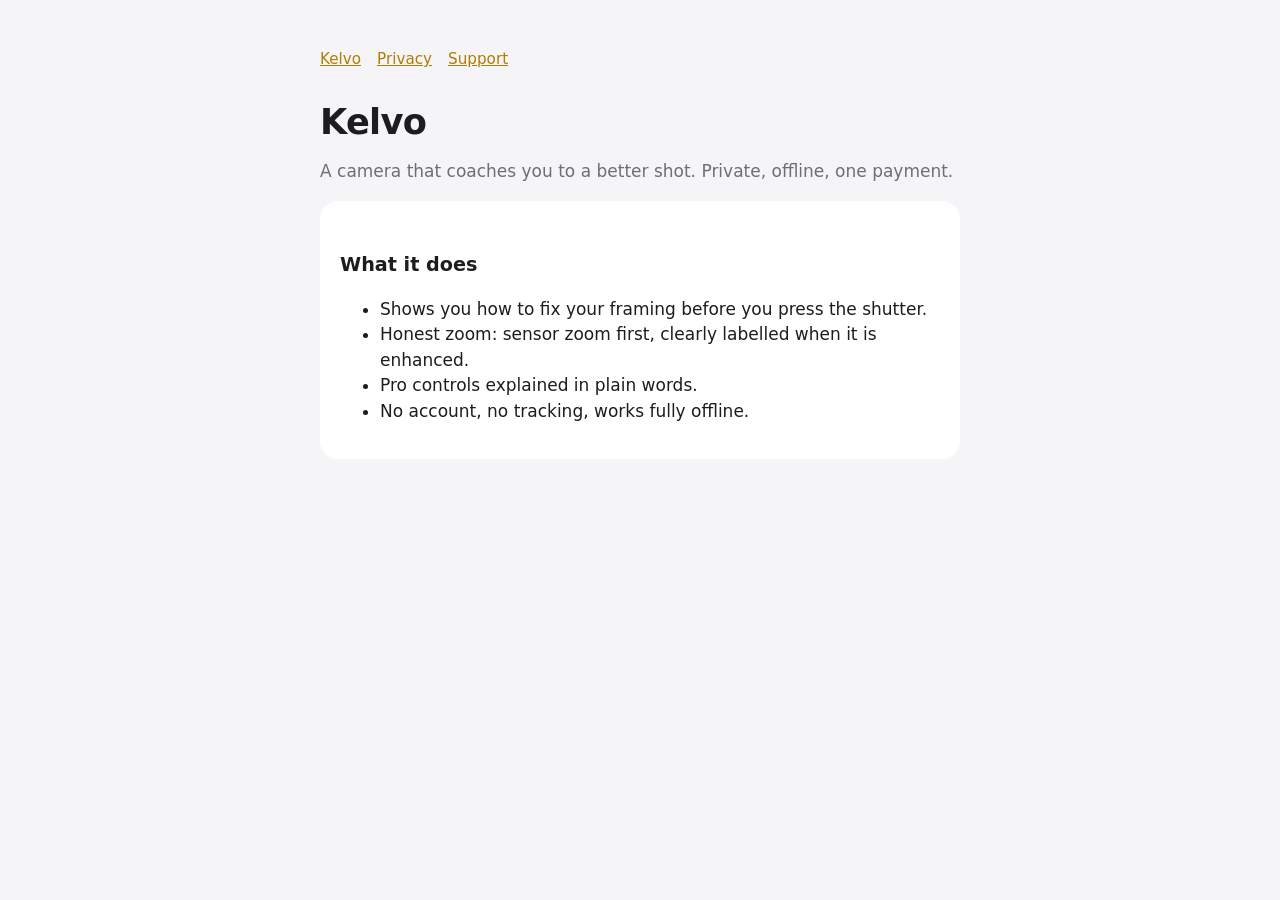
==== index.html @ 8fc8ec06 "Add privacy policy and support pages Co-Authored-By: Claude Sonnet 5.5 <noreply@anthropic.com> Claud" ====
<!doctype html><html lang="en"><head><meta charset="utf-8"><meta name="viewport" content="width=device-width,initial-scale=1">
<title>Kelvo</title><link rel="stylesheet" href="style.css"></head><body><main>
<nav><a href="index.html">Kelvo</a><a href="privacy.html">Privacy</a><a href="support.html">Support</a></nav>
<h1>Kelvo</h1><p class="sub">A camera that coaches you to a better shot. Private, offline, one payment.</p>
<div class="card"><h2>What it does</h2><ul><li>Shows you how to fix your framing before you press the shutter.</li><li>Honest zoom: sensor zoom first, clearly labelled when it is enhanced.</li><li>Pro controls explained in plain words.</li><li>No account, no tracking, works fully offline.</li></ul></div>
</main></body></html>
---- style.css ----
:root{--bg:#f5f5f7;--fg:#1d1d1f;--sub:#6e6e73;--card:#fff;--accent:#b07d00}
@media(prefers-color-scheme:dark){:root{--bg:#000;--fg:#f5f5f7;--sub:#a1a1a6;--card:#1c1c1e;--accent:#ffcc40}}
*{box-sizing:border-box}body{margin:0;background:var(--bg);color:var(--fg);font:17px/1.5 -apple-system,BlinkMacSystemFont,"SF Pro Text",system-ui,sans-serif}
main{max-width:680px;margin:0 auto;padding:48px 20px 80px}h1{font-size:2.2rem;line-height:1.1;margin:0 0 8px;letter-spacing:-.02em}
h2{font-size:1.2rem;margin:32px 0 8px}p,li{color:var(--fg)}.sub{color:var(--sub)}a{color:var(--accent)}
.card{background:var(--card);border-radius:18px;padding:18px 20px;margin:16px 0}nav{display:flex;gap:16px;margin-bottom:32px;font-size:.95rem}
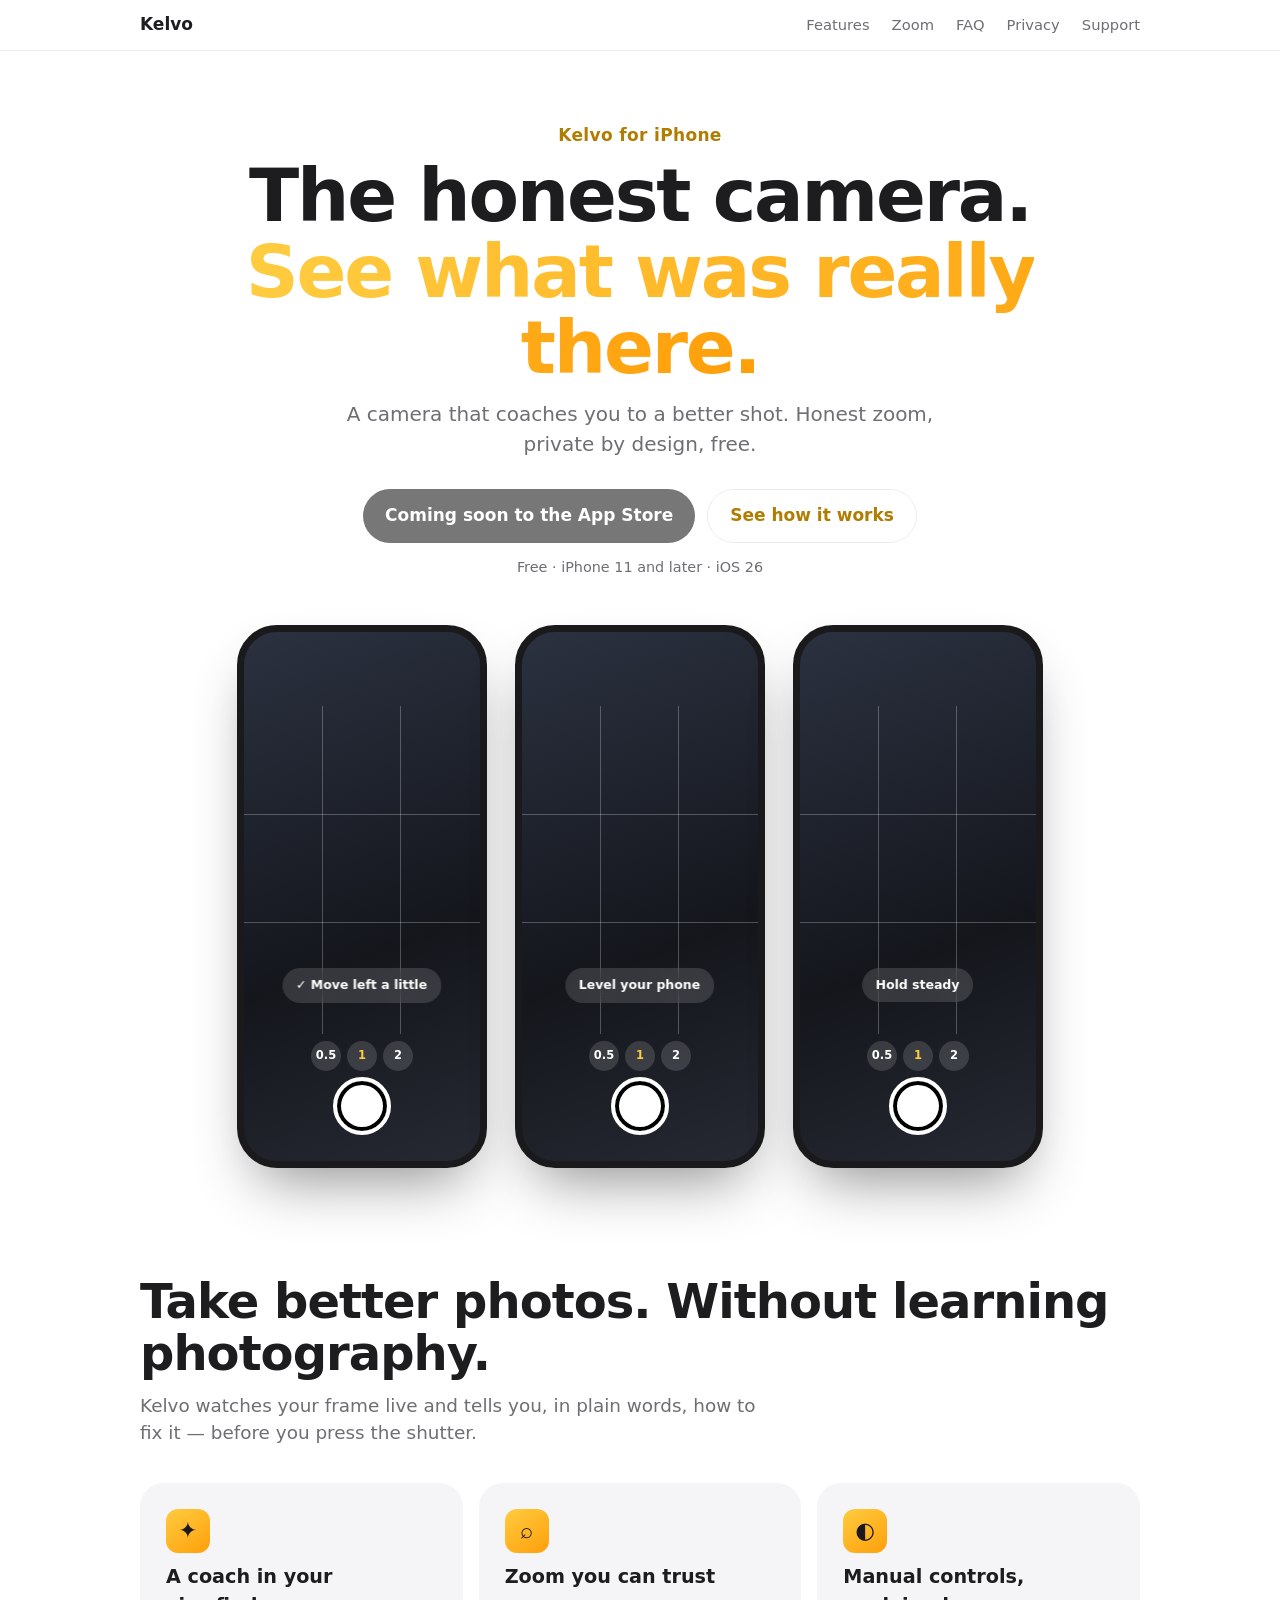
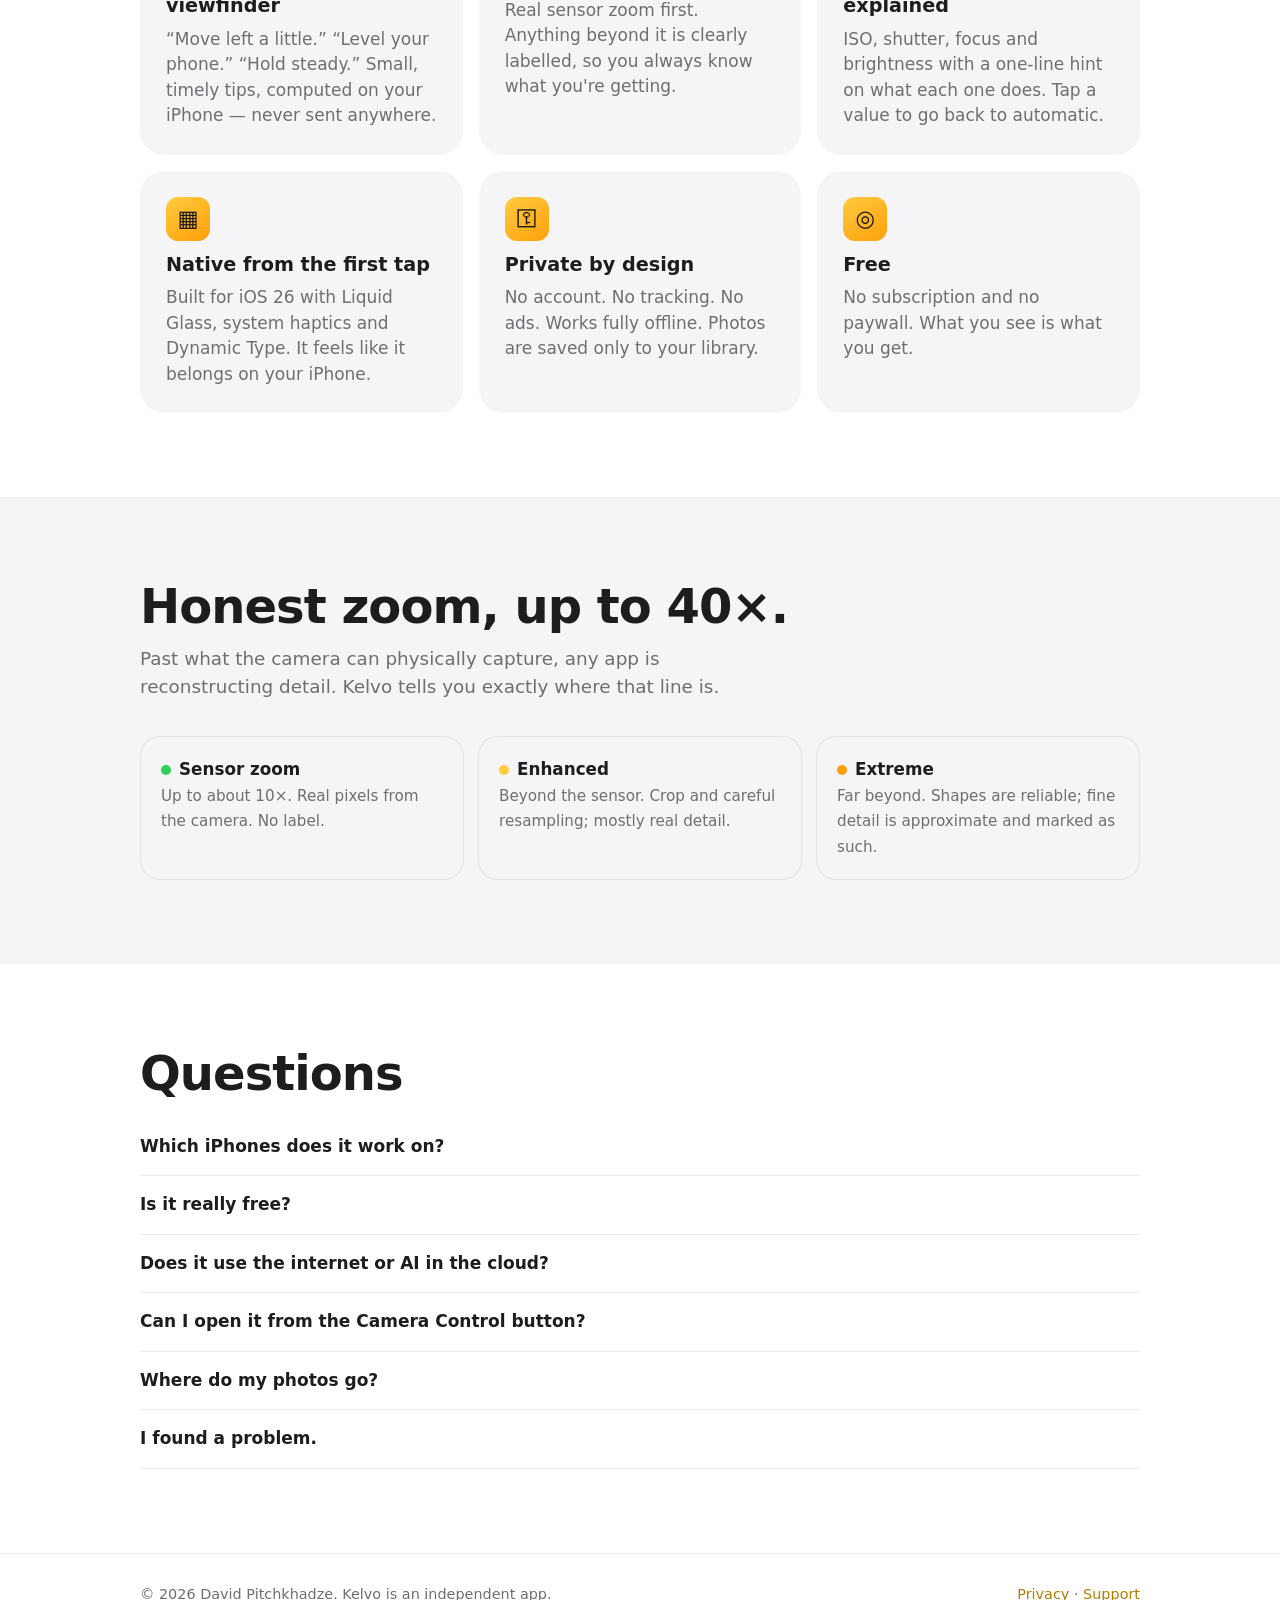
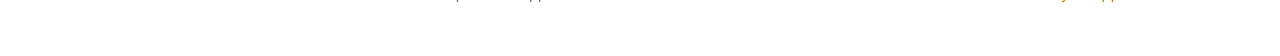
==== commit 296238ae: "Full landing page, privacy and support Co-Authored-By: Claude Sonnet 5.5 <noreply@anthropic.com> Cla" ====
--- a/index.html
+++ b/index.html
@@ -1,6 +1,79 @@
 <!doctype html><html lang="en"><head><meta charset="utf-8"><meta name="viewport" content="width=device-width,initial-scale=1">
-<title>Kelvo</title><link rel="stylesheet" href="style.css"></head><body><main>
-<nav><a href="index.html">Kelvo</a><a href="privacy.html">Privacy</a><a href="support.html">Support</a></nav>
-<h1>Kelvo</h1><p class="sub">A camera that coaches you to a better shot. Private, offline, one payment.</p>
-<div class="card"><h2>What it does</h2><ul><li>Shows you how to fix your framing before you press the shutter.</li><li>Honest zoom: sensor zoom first, clearly labelled when it is enhanced.</li><li>Pro controls explained in plain words.</li><li>No account, no tracking, works fully offline.</li></ul></div>
-</main></body></html>
+<title>Kelvo — The honest camera</title><meta name="description" content="A camera that coaches you to a better shot. Honest zoom, private by design, free.">
+<meta name="theme-color" content="#000000"><meta property="og:title" content="Kelvo — The honest camera"><meta property="og:description" content="A camera that coaches you to a better shot. Honest zoom, private by design, free.">
+<style>
+:root{--bg:#fff;--fg:#1d1d1f;--sub:#6e6e73;--card:#f5f5f7;--line:rgba(0,0,0,.08);--accent:#b07d00;--amber:#ffcc40}
+@media(prefers-color-scheme:dark){:root{--bg:#000;--fg:#f5f5f7;--sub:#a1a1a6;--card:#1c1c1e;--line:rgba(255,255,255,.1);--accent:#ffcc40}}
+*{box-sizing:border-box}html{scroll-behavior:smooth}body{margin:0;overflow-x:hidden;background:var(--bg);color:var(--fg);font:17px/1.5 -apple-system,BlinkMacSystemFont,"SF Pro Text",system-ui,sans-serif;-webkit-font-smoothing:antialiased}
+a{color:var(--accent);text-decoration:none}a:hover{text-decoration:underline}
+nav{position:sticky;top:0;z-index:10;backdrop-filter:saturate(180%) blur(20px);-webkit-backdrop-filter:saturate(180%) blur(20px);background:color-mix(in srgb,var(--bg) 72%,transparent);border-bottom:1px solid var(--line)}
+nav .in{max-width:1040px;margin:0 auto;padding:12px 20px;display:flex;align-items:center;justify-content:space-between}
+nav b{font-weight:600;color:var(--fg)}nav .links{display:flex;gap:22px;font-size:.92rem}nav .links a{color:var(--sub)}
+.wrap{max-width:1040px;margin:0 auto;padding:0 20px}
+.hero{text-align:center;padding:72px 0 24px}
+.eyebrow{color:var(--accent);font-weight:600;letter-spacing:.02em}
+h1{font-size:clamp(2rem,8.2vw,4.6rem);line-height:1.03;letter-spacing:-.03em;margin:10px 0 14px;font-weight:700}
+h1 em{font-style:normal;background:linear-gradient(90deg,#ffcc40,#ff9f0a);-webkit-background-clip:text;background-clip:text;color:transparent}
+.lead{max-width:640px;margin:0 auto;color:var(--sub);font-size:1.25rem}
+.cta{margin:30px 0 8px;display:flex;gap:12px;justify-content:center;flex-wrap:wrap}
+.btn{display:inline-flex;align-items:center;gap:8px;padding:13px 22px;border-radius:980px;font-weight:600;background:var(--fg);color:var(--bg)}
+.btn.ghost{background:transparent;color:var(--accent);border:1px solid var(--line)}.btn:hover{text-decoration:none;opacity:.88}
+.note{color:var(--sub);font-size:.9rem}
+.phones{display:flex;gap:28px;justify-content:center;align-items:flex-end;margin:46px 0 0;flex-wrap:wrap}
+.phone{width:250px;aspect-ratio:1320/2868;border-radius:40px;border:7px solid #1a1a1c;background:#000;position:relative;overflow:hidden;box-shadow:0 30px 60px -20px rgba(0,0,0,.45)}
+.phone img{width:100%;height:100%;object-fit:cover;display:block}
+.phone.mock{background:linear-gradient(160deg,#2b3140,#14161c 60%,#262932)}
+.phone.mock .grid{position:absolute;inset:14% 0 24% 0;background:linear-gradient(transparent 33%,rgba(255,255,255,.25) 33%,rgba(255,255,255,.25) calc(33% + 1px),transparent calc(33% + 1px),transparent 66%,rgba(255,255,255,.25) 66%,rgba(255,255,255,.25) calc(66% + 1px),transparent calc(66% + 1px)),linear-gradient(90deg,transparent 33%,rgba(255,255,255,.25) 33%,rgba(255,255,255,.25) calc(33% + 1px),transparent calc(33% + 1px),transparent 66%,rgba(255,255,255,.25) 66%,rgba(255,255,255,.25) calc(66% + 1px),transparent calc(66% + 1px))}
+.phone.mock .pill{position:absolute;left:50%;transform:translateX(-50%);bottom:30%;padding:8px 14px;border-radius:99px;background:rgba(255,255,255,.14);backdrop-filter:blur(12px);color:#fff;font-size:.78rem;font-weight:600;white-space:nowrap}
+.phone.mock .shutter{position:absolute;left:50%;transform:translateX(-50%);bottom:5%;width:58px;height:58px;border-radius:50%;border:4px solid #fff;box-shadow:inset 0 0 0 4px #000,inset 0 0 0 40px #fff}
+.phone.mock .zoom{position:absolute;left:50%;transform:translateX(-50%);bottom:17%;display:flex;gap:6px;color:#fff;font-size:.72rem;font-weight:600}
+.phone.mock .zoom span{width:30px;height:30px;border-radius:50%;background:rgba(255,255,255,.14);display:grid;place-items:center}.phone.mock .zoom span.on{color:#ffcc40}
+section{padding:84px 0}section h2{font-size:clamp(1.9rem,4.4vw,3rem);letter-spacing:-.02em;line-height:1.08;margin:0 0 12px}
+section .lead2{color:var(--sub);font-size:1.15rem;max-width:620px;margin:0 0 36px}
+.cards{display:grid;grid-template-columns:repeat(auto-fit,minmax(260px,1fr));gap:16px}
+.card{background:var(--card);border-radius:24px;padding:26px}.card h3{margin:10px 0 6px;font-size:1.2rem}.card p{margin:0;color:var(--sub)}
+.ico{width:44px;height:44px;border-radius:12px;display:grid;place-items:center;font-size:1.4rem;background:linear-gradient(145deg,#ffcc40,#ff9f0a);color:#1a1a1c}
+.zones{display:grid;grid-template-columns:repeat(auto-fit,minmax(220px,1fr));gap:14px}
+.zone{border-radius:20px;padding:20px;background:var(--card);border:1px solid var(--line)}.zone b{display:block;font-size:1.05rem}.zone span{color:var(--sub);font-size:.95rem}
+.dot{display:inline-block;width:10px;height:10px;border-radius:50%;margin-right:8px}
+details{border-bottom:1px solid var(--line);padding:16px 0}summary{cursor:pointer;font-weight:600;list-style:none}summary::-webkit-details-marker{display:none}details p{color:var(--sub);margin:10px 0 0}
+footer{border-top:1px solid var(--line);padding:30px 0 50px;color:var(--sub);font-size:.9rem}footer .wrap{display:flex;gap:18px;flex-wrap:wrap;justify-content:space-between}
+.phone{max-width:30vw}@media(max-width:620px){nav .links a:not(:nth-last-child(-n+2)){display:none}.phones{gap:10px}.phone{border-width:4px;border-radius:24px}.hero{padding-top:48px}}.doc{max-width:700px;margin:0 auto;padding:56px 20px 80px}.doc h1{font-size:2.4rem}.doc h2{margin-top:34px;font-size:1.3rem}.doc li,.doc p{color:var(--fg)}.doc .sub{color:var(--sub)}
+</style></head><body>
+<nav><div class="in"><b>Kelvo</b><div class="links"><a href="index.html#features">Features</a><a href="index.html#zoom">Zoom</a><a href="index.html#faq">FAQ</a><a href="privacy.html">Privacy</a><a href="support.html">Support</a></div></div></nav>
+
+<main><div class="wrap hero"><div class="eyebrow">Kelvo for iPhone</div>
+<h1>The honest camera.<br><em>See what was really there.</em></h1>
+<p class="lead">A camera that coaches you to a better shot. Honest zoom, private by design, free.</p>
+<div class="cta"><span class="btn" style="opacity:.6;cursor:default">Coming soon to the App Store</span><a class="btn ghost" href="#features">See how it works</a></div>
+<p class="note">Free · iPhone 11 and later · iOS 26</p>
+<div class="phones"><div class="phone mock"><div class="grid"></div><div class="pill">✓ Move left a little</div><div class="zoom"><span class="">0.5</span><span class="on">1</span><span class="">2</span></div><div class="shutter"></div></div><div class="phone mock"><div class="grid"></div><div class="pill">Level your phone</div><div class="zoom"><span class="">0.5</span><span class="on">1</span><span class="">2</span></div><div class="shutter"></div></div><div class="phone mock"><div class="grid"></div><div class="pill">Hold steady</div><div class="zoom"><span class="">0.5</span><span class="on">1</span><span class="">2</span></div><div class="shutter"></div></div></div></div>
+
+<section id="features"><div class="wrap"><h2>Take better photos. Without learning photography.</h2>
+<p class="lead2">Kelvo watches your frame live and tells you, in plain words, how to fix it — before you press the shutter.</p>
+<div class="cards">
+<div class="card"><div class="ico">✦</div><h3>A coach in your viewfinder</h3><p>“Move left a little.” “Level your phone.” “Hold steady.” Small, timely tips, computed on your iPhone — never sent anywhere.</p></div>
+<div class="card"><div class="ico">⌕</div><h3>Zoom you can trust</h3><p>Real sensor zoom first. Anything beyond it is clearly labelled, so you always know what you're getting.</p></div>
+<div class="card"><div class="ico">◐</div><h3>Manual controls, explained</h3><p>ISO, shutter, focus and brightness with a one-line hint on what each one does. Tap a value to go back to automatic.</p></div>
+<div class="card"><div class="ico">▦</div><h3>Native from the first tap</h3><p>Built for iOS 26 with Liquid Glass, system haptics and Dynamic Type. It feels like it belongs on your iPhone.</p></div>
+<div class="card"><div class="ico">⚿</div><h3>Private by design</h3><p>No account. No tracking. No ads. Works fully offline. Photos are saved only to your library.</p></div>
+<div class="card"><div class="ico">◎</div><h3>Free</h3><p>No subscription and no paywall. What you see is what you get.</p></div>
+</div></div></section>
+
+<section id="zoom" style="background:var(--card)"><div class="wrap"><h2>Honest zoom, up to 40×.</h2>
+<p class="lead2">Past what the camera can physically capture, any app is reconstructing detail. Kelvo tells you exactly where that line is.</p>
+<div class="zones">
+<div class="zone"><b><span class="dot" style="background:#30d158"></span>Sensor zoom</b><span>Up to about 10×. Real pixels from the camera. No label.</span></div>
+<div class="zone"><b><span class="dot" style="background:#ffcc40"></span>Enhanced</b><span>Beyond the sensor. Crop and careful resampling; mostly real detail.</span></div>
+<div class="zone"><b><span class="dot" style="background:#ff9f0a"></span>Extreme</b><span>Far beyond. Shapes are reliable; fine detail is approximate and marked as such.</span></div>
+</div></div></section>
+
+<section id="faq"><div class="wrap"><h2>Questions</h2><div style="margin-top:18px">
+<details><summary>Which iPhones does it work on?</summary><p>iPhone 11 and later, running iOS 26. Zoom range and lens buttons adapt to your model.</p></details>
+<details><summary>Is it really free?</summary><p>Yes. There is no subscription and no paywall.</p></details>
+<details><summary>Does it use the internet or AI in the cloud?</summary><p>No. The coach runs on your iPhone using Apple's on-device frameworks. Kelvo works offline and collects no data.</p></details>
+<details><summary>Can I open it from the Camera Control button?</summary><p>On iPhone 16 and later: Settings → Camera → Camera Control, then choose Kelvo (when available).</p></details>
+<details><summary>Where do my photos go?</summary><p>Straight to your Photos library. Kelvo can only add photos; it cannot read your existing ones.</p></details>
+<details><summary>I found a problem.</summary><p>Please <a href="support.html">contact support</a>. We read every message.</p></details>
+</div></div></section></main>
+<footer><div class="wrap"><span>© 2026 David Pitchkhadze. Kelvo is an independent app.</span><span><a href="privacy.html">Privacy</a> · <a href="support.html">Support</a></span></div></footer></body></html>
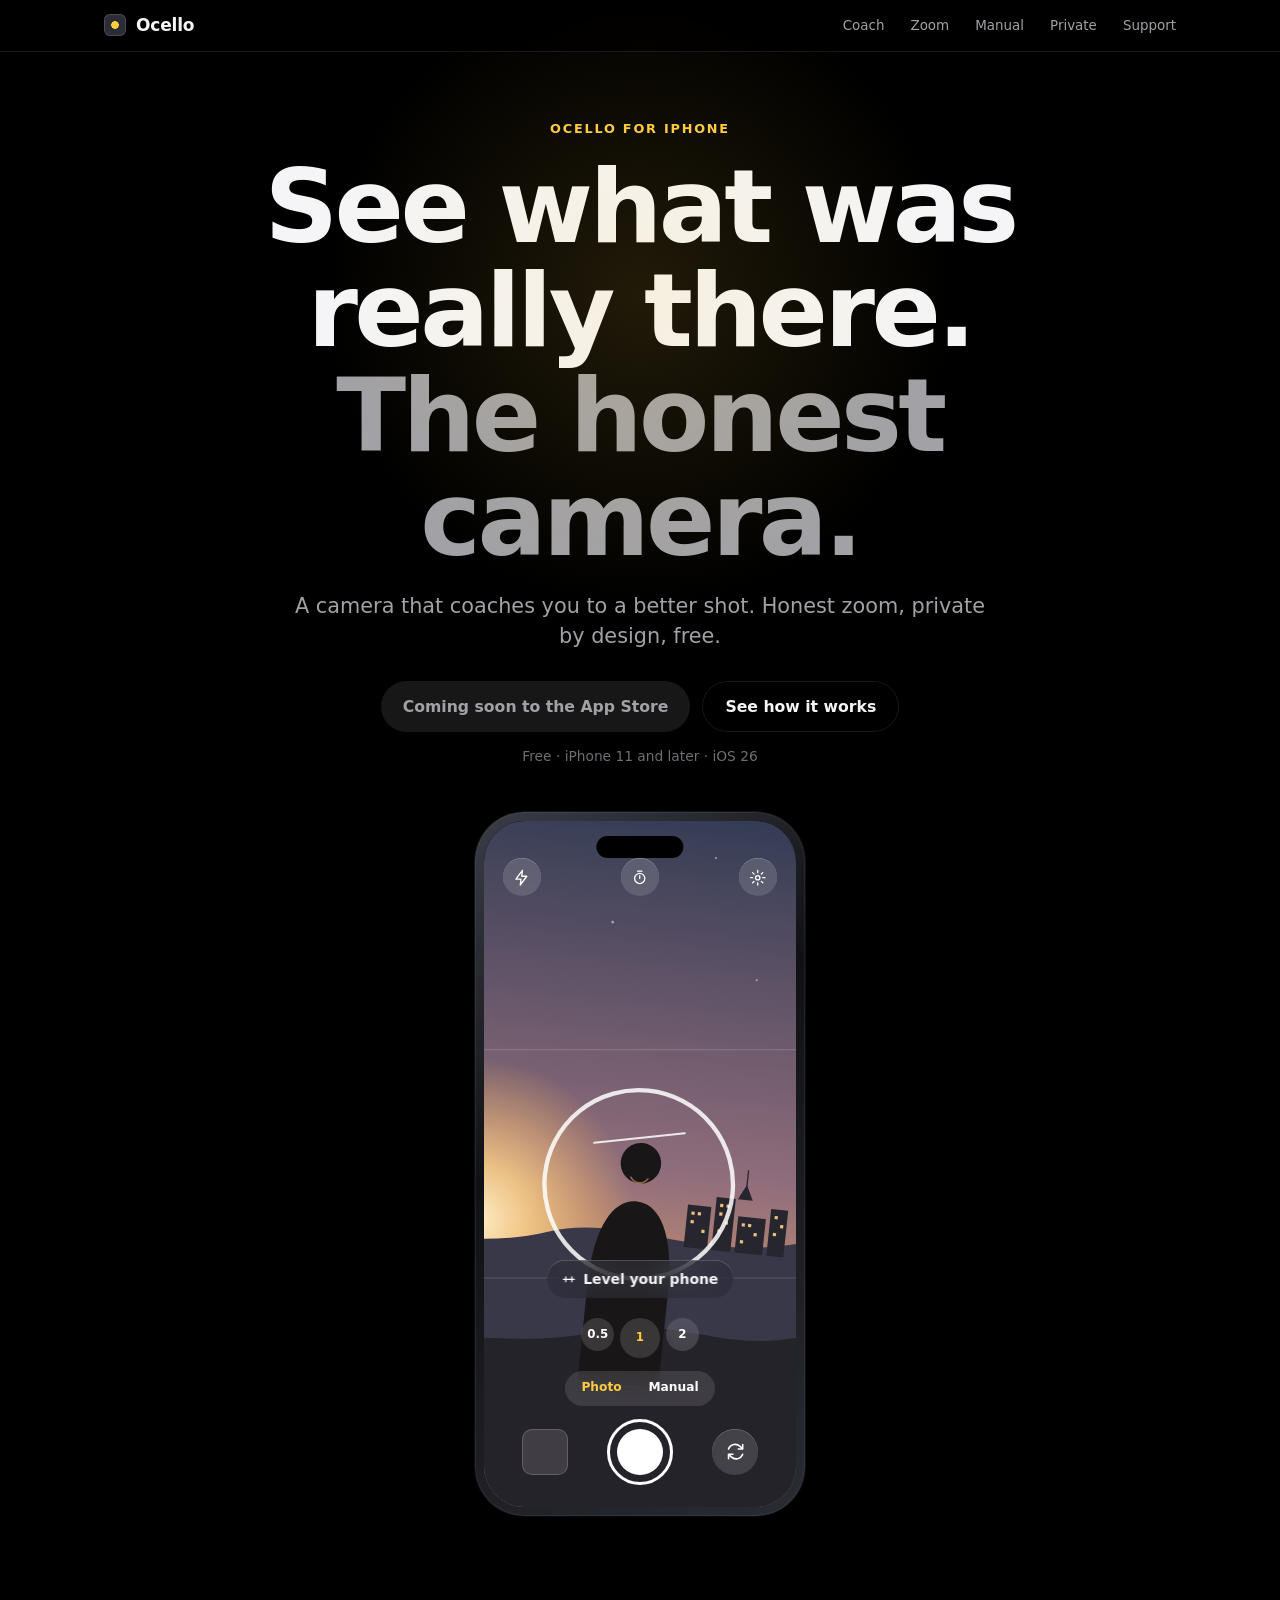
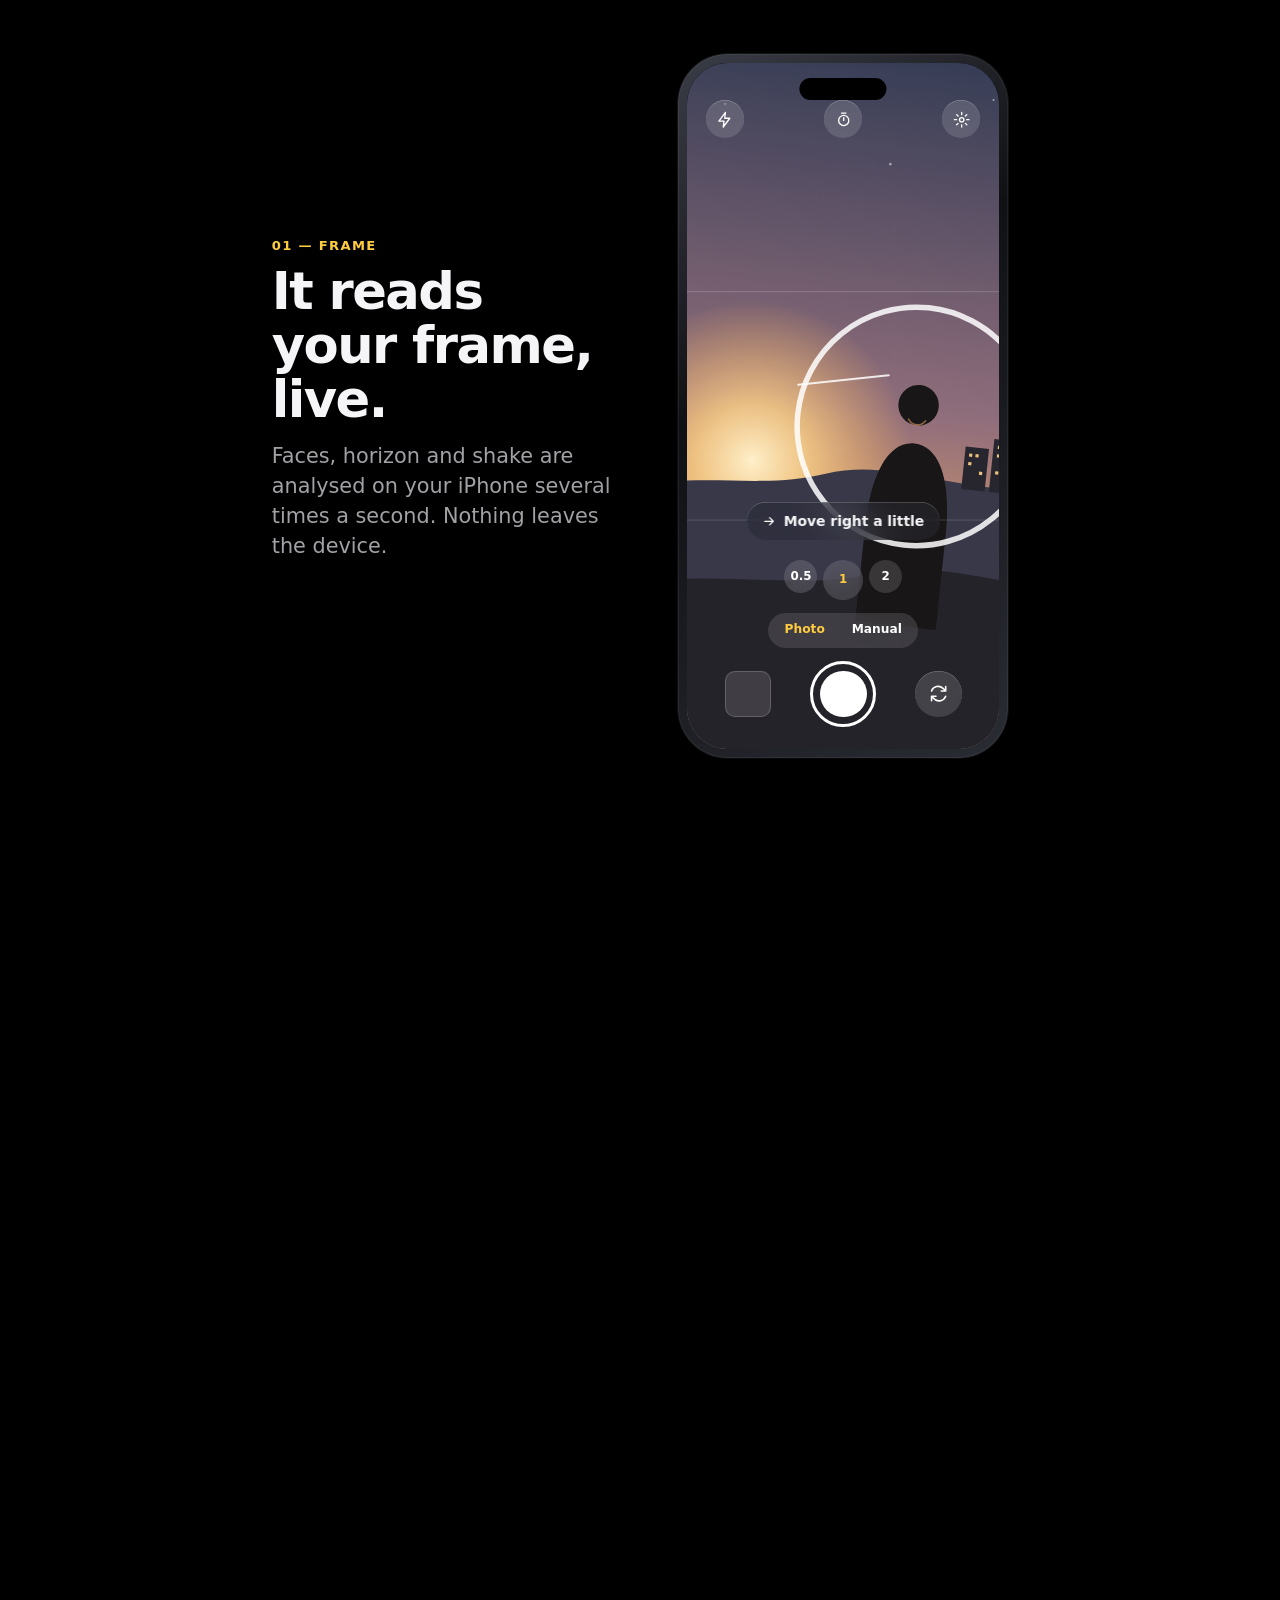
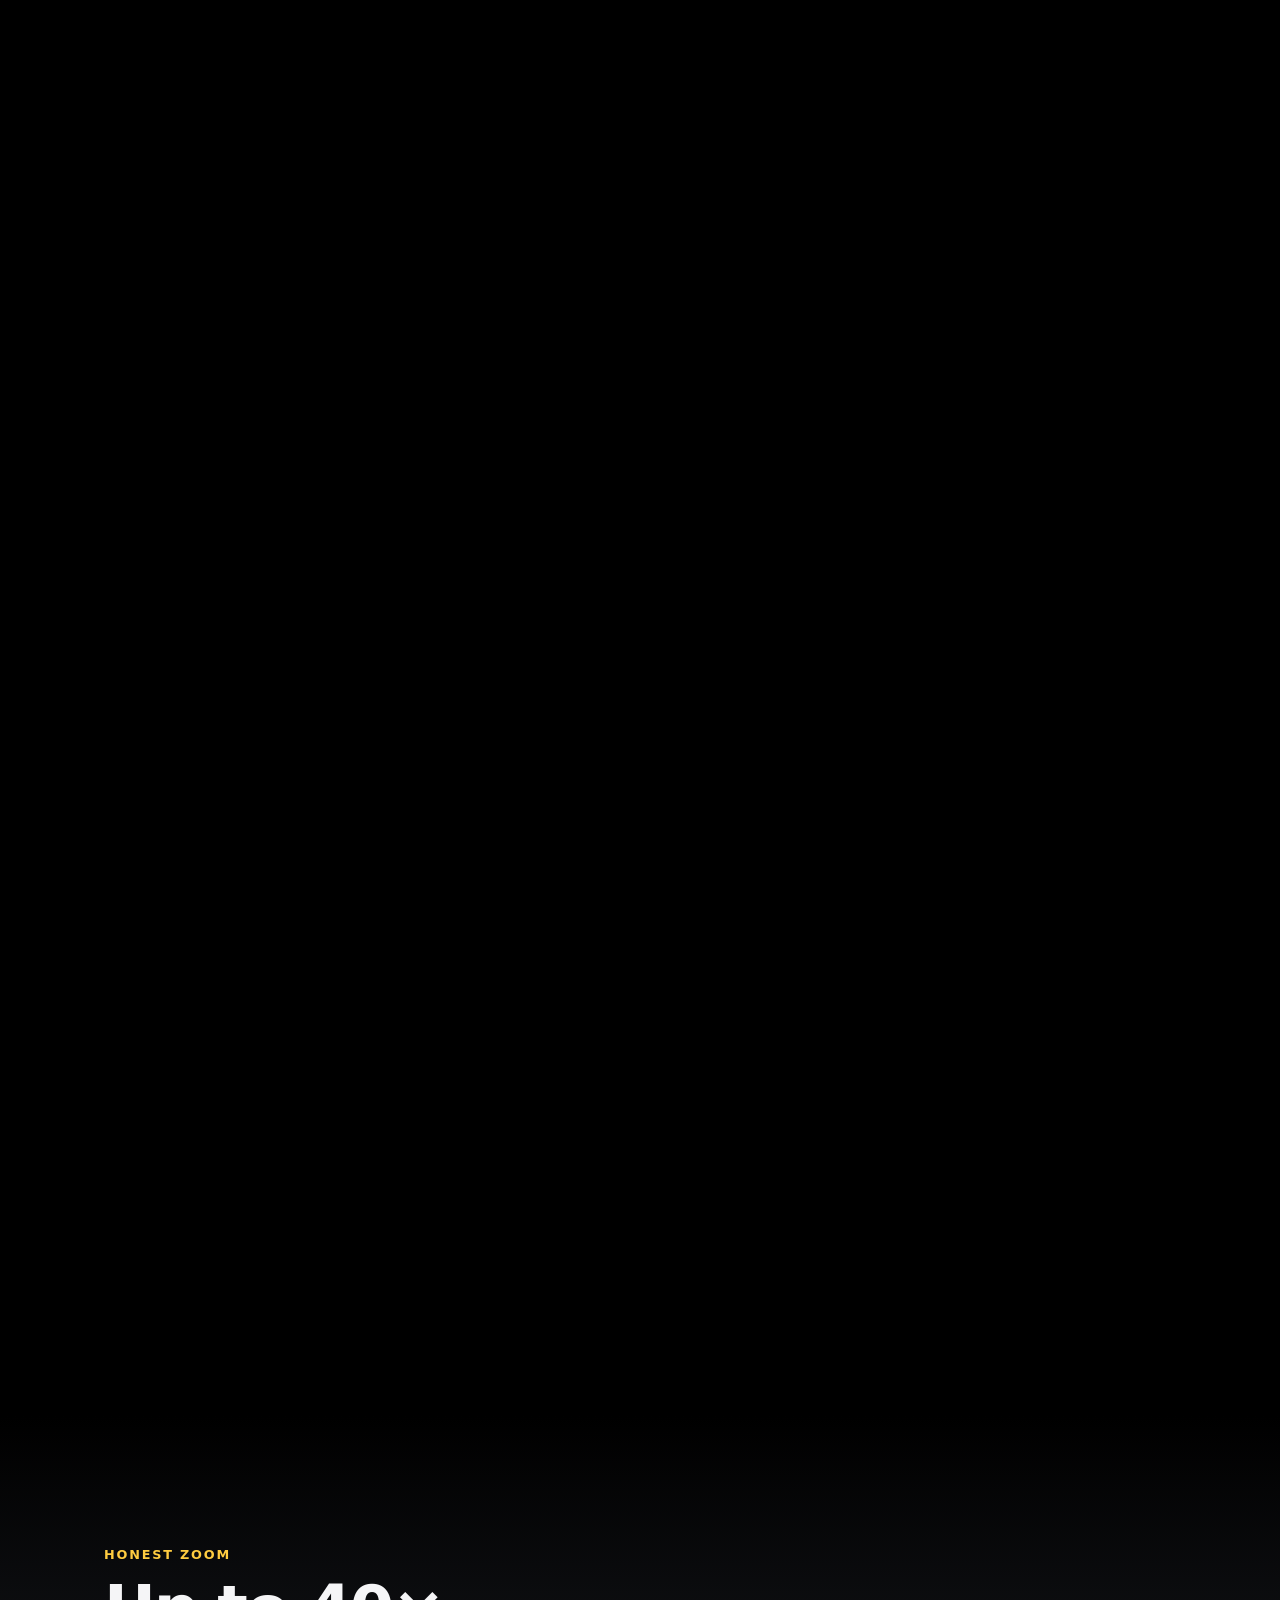
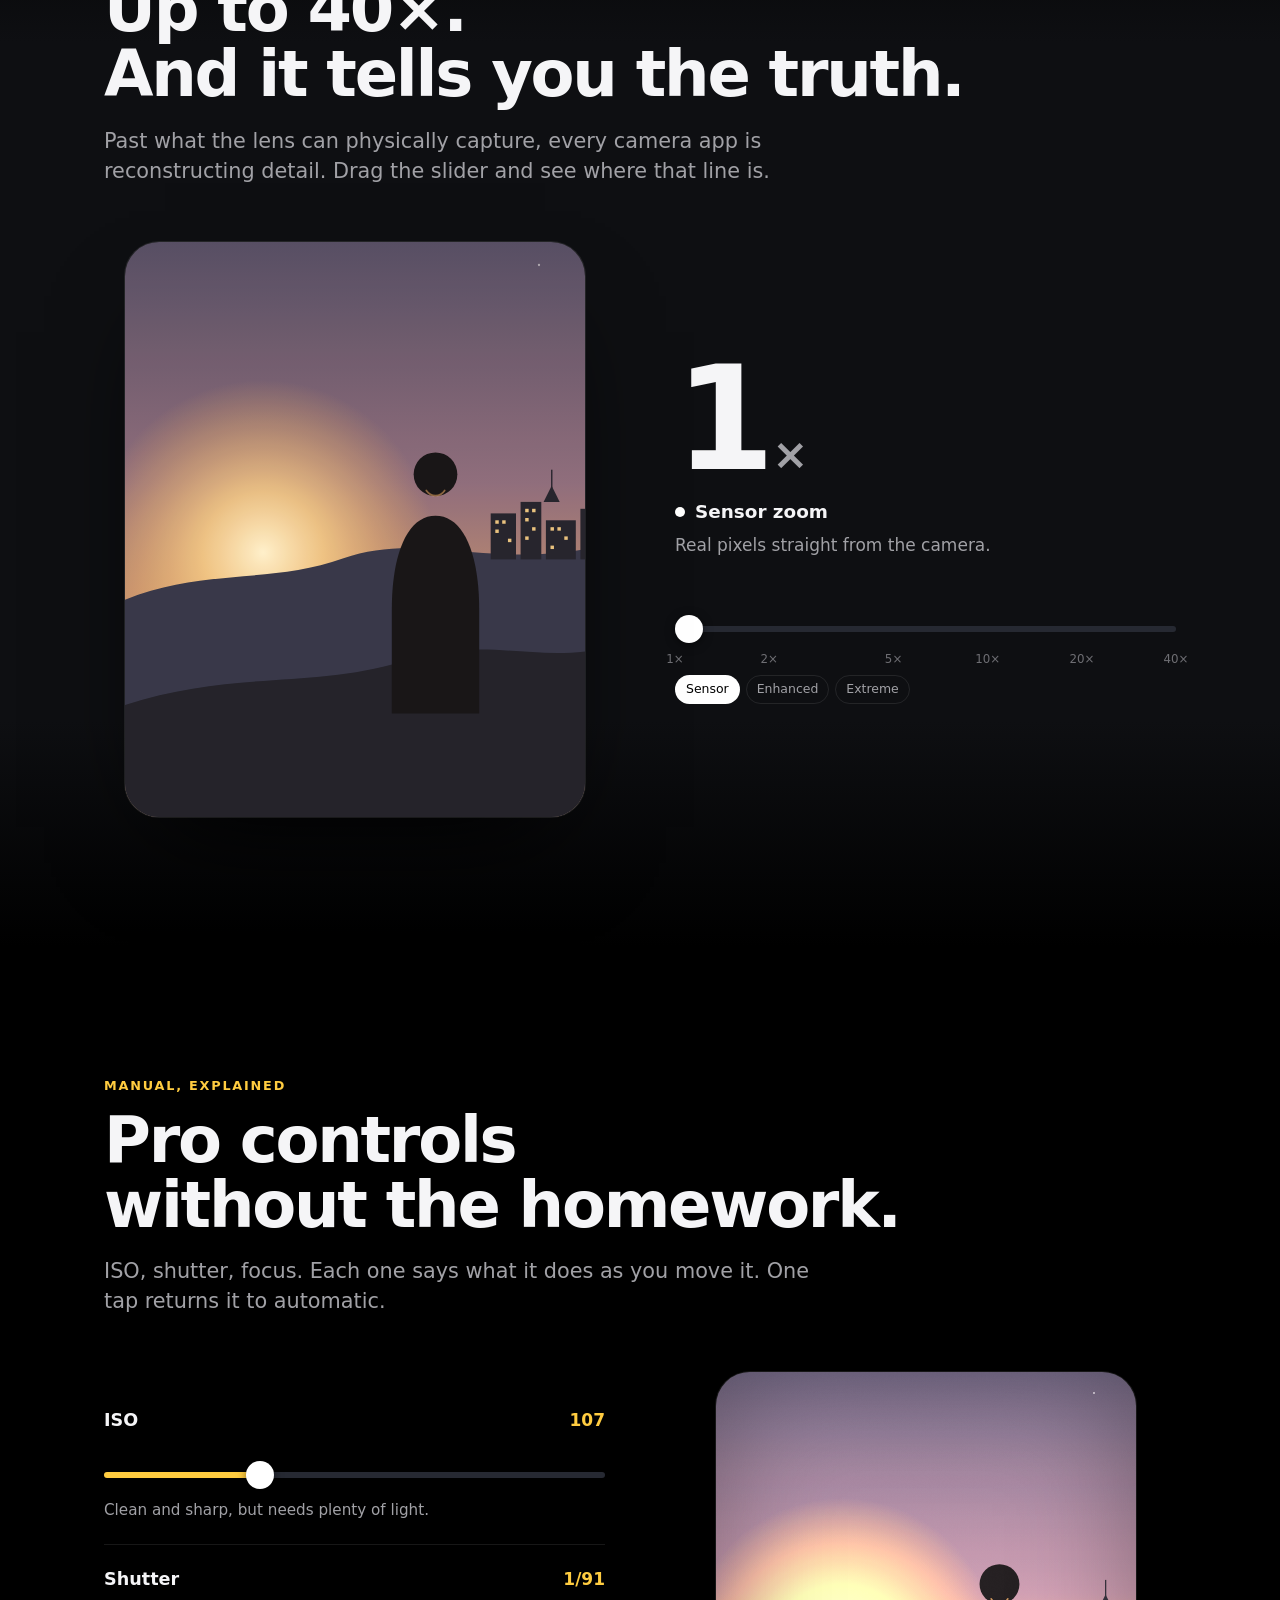
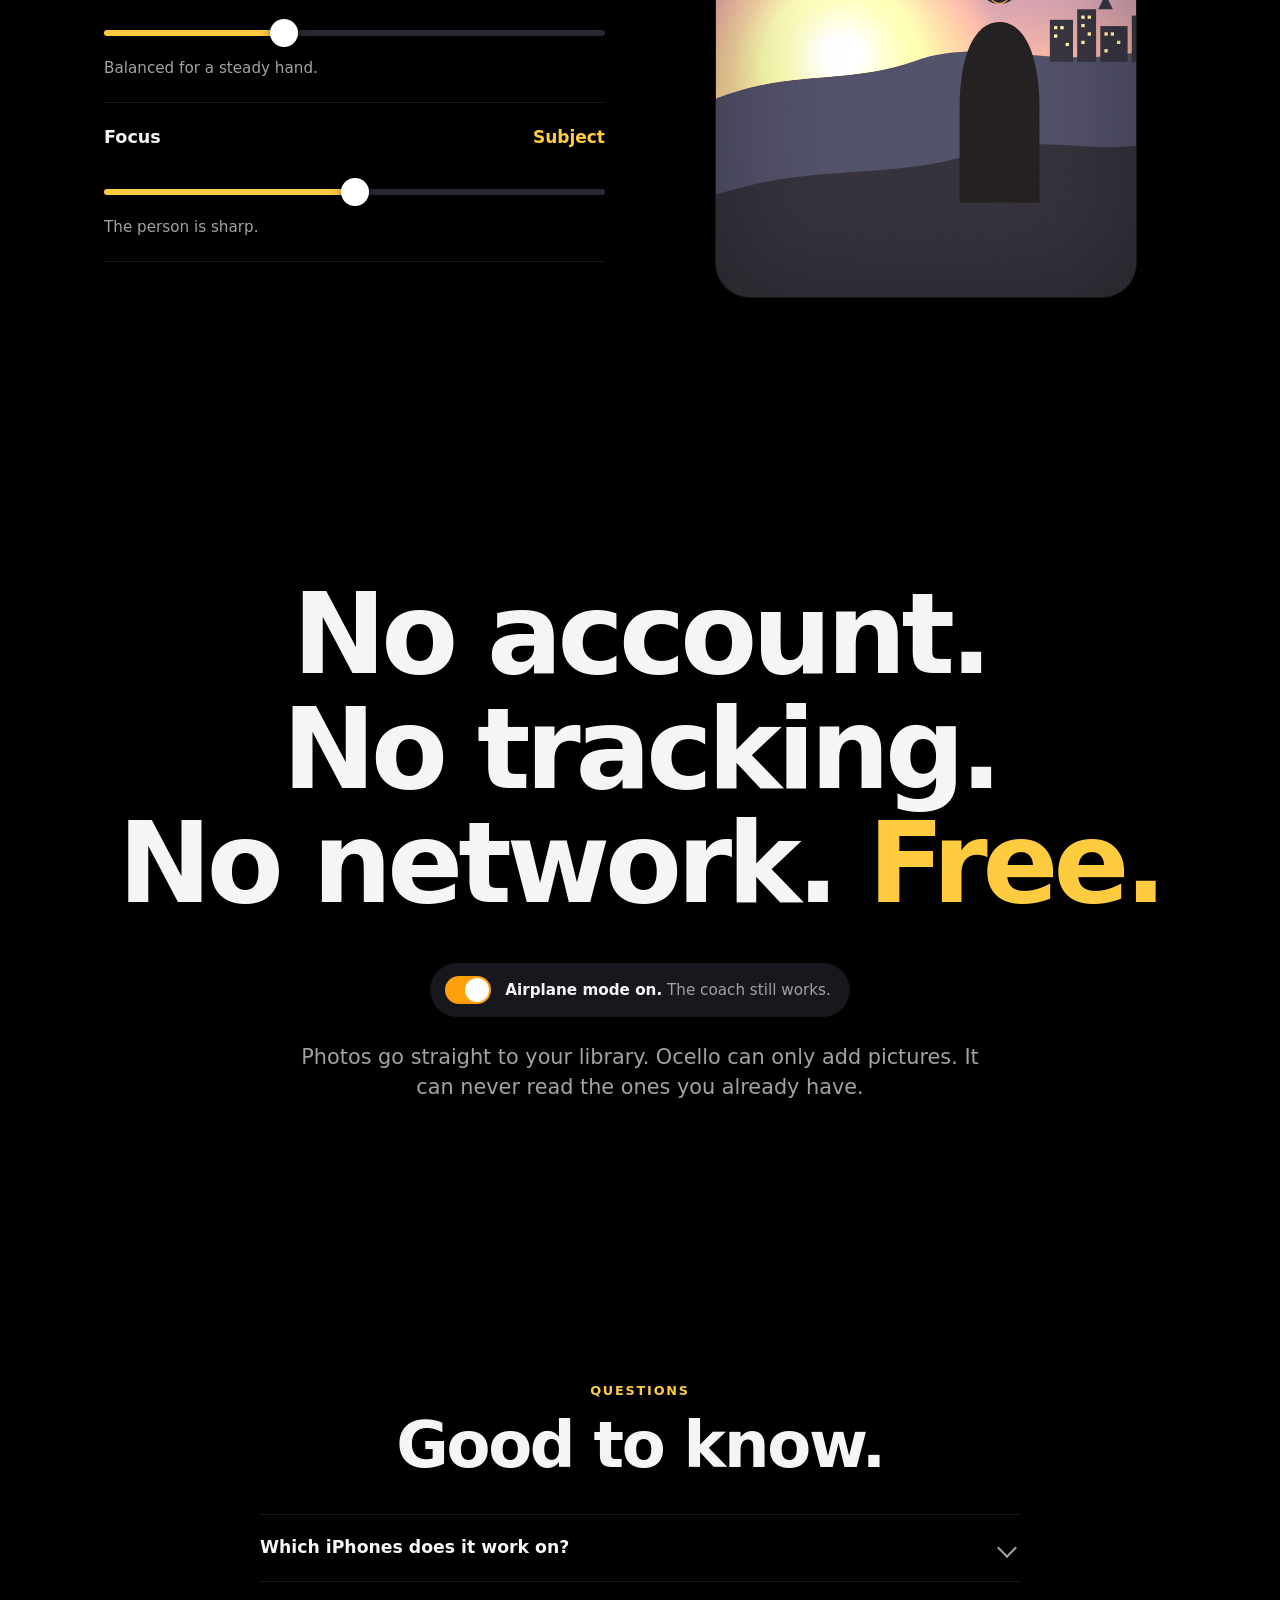
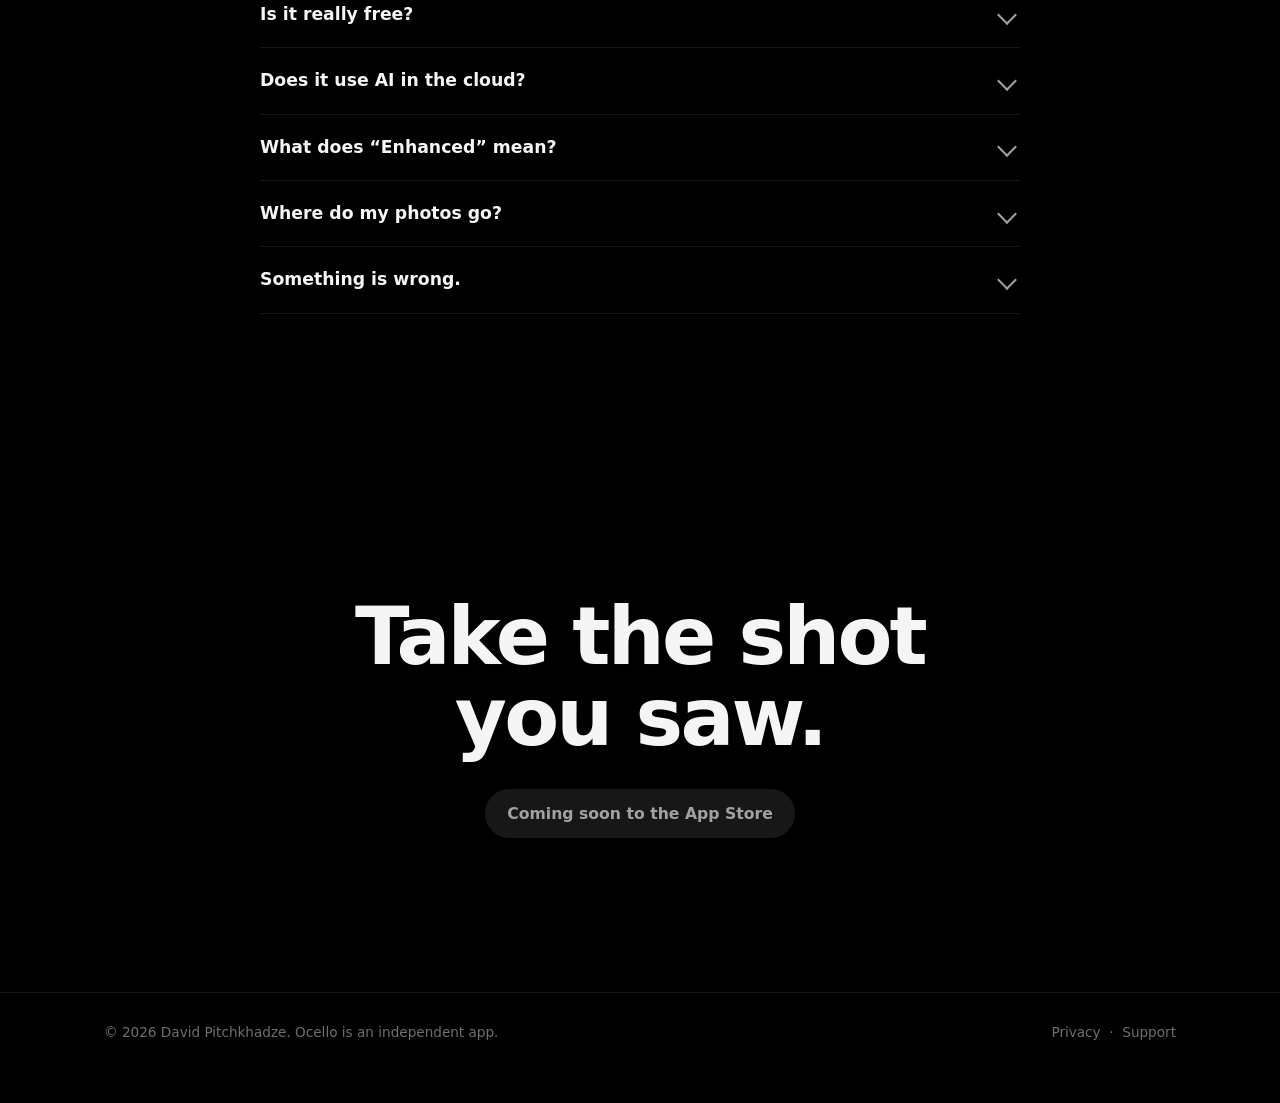
==== commit b1e88b61: "Redesigned landing page (Ocello): interactive coach demo, honest-zoom slider, manual controls Co-Aut" ====
--- a/index.html
+++ b/index.html
@@ -1,79 +1,473 @@
-<!doctype html><html lang="en"><head><meta charset="utf-8"><meta name="viewport" content="width=device-width,initial-scale=1">
-<title>Kelvo — The honest camera</title><meta name="description" content="A camera that coaches you to a better shot. Honest zoom, private by design, free.">
-<meta name="theme-color" content="#000000"><meta property="og:title" content="Kelvo — The honest camera"><meta property="og:description" content="A camera that coaches you to a better shot. Honest zoom, private by design, free.">
+<!doctype html>
+<html lang="en">
+<head>
+<meta charset="utf-8">
+<meta name="viewport" content="width=device-width,initial-scale=1,viewport-fit=cover">
+<title>Ocello — The honest camera</title>
+<meta name="description" content="A camera that coaches you to a better shot. Honest zoom, private by design, free.">
+<meta name="theme-color" content="#000000">
+<meta property="og:title" content="Ocello — The honest camera">
+<meta property="og:description" content="A camera that coaches you to a better shot. Honest zoom, private by design, free.">
+<meta property="og:type" content="website">
 <style>
-:root{--bg:#fff;--fg:#1d1d1f;--sub:#6e6e73;--card:#f5f5f7;--line:rgba(0,0,0,.08);--accent:#b07d00;--amber:#ffcc40}
-@media(prefers-color-scheme:dark){:root{--bg:#000;--fg:#f5f5f7;--sub:#a1a1a6;--card:#1c1c1e;--line:rgba(255,255,255,.1);--accent:#ffcc40}}
-*{box-sizing:border-box}html{scroll-behavior:smooth}body{margin:0;overflow-x:hidden;background:var(--bg);color:var(--fg);font:17px/1.5 -apple-system,BlinkMacSystemFont,"SF Pro Text",system-ui,sans-serif;-webkit-font-smoothing:antialiased}
-a{color:var(--accent);text-decoration:none}a:hover{text-decoration:underline}
-nav{position:sticky;top:0;z-index:10;backdrop-filter:saturate(180%) blur(20px);-webkit-backdrop-filter:saturate(180%) blur(20px);background:color-mix(in srgb,var(--bg) 72%,transparent);border-bottom:1px solid var(--line)}
-nav .in{max-width:1040px;margin:0 auto;padding:12px 20px;display:flex;align-items:center;justify-content:space-between}
-nav b{font-weight:600;color:var(--fg)}nav .links{display:flex;gap:22px;font-size:.92rem}nav .links a{color:var(--sub)}
-.wrap{max-width:1040px;margin:0 auto;padding:0 20px}
-.hero{text-align:center;padding:72px 0 24px}
-.eyebrow{color:var(--accent);font-weight:600;letter-spacing:.02em}
-h1{font-size:clamp(2rem,8.2vw,4.6rem);line-height:1.03;letter-spacing:-.03em;margin:10px 0 14px;font-weight:700}
-h1 em{font-style:normal;background:linear-gradient(90deg,#ffcc40,#ff9f0a);-webkit-background-clip:text;background-clip:text;color:transparent}
-.lead{max-width:640px;margin:0 auto;color:var(--sub);font-size:1.25rem}
-.cta{margin:30px 0 8px;display:flex;gap:12px;justify-content:center;flex-wrap:wrap}
-.btn{display:inline-flex;align-items:center;gap:8px;padding:13px 22px;border-radius:980px;font-weight:600;background:var(--fg);color:var(--bg)}
-.btn.ghost{background:transparent;color:var(--accent);border:1px solid var(--line)}.btn:hover{text-decoration:none;opacity:.88}
-.note{color:var(--sub);font-size:.9rem}
-.phones{display:flex;gap:28px;justify-content:center;align-items:flex-end;margin:46px 0 0;flex-wrap:wrap}
-.phone{width:250px;aspect-ratio:1320/2868;border-radius:40px;border:7px solid #1a1a1c;background:#000;position:relative;overflow:hidden;box-shadow:0 30px 60px -20px rgba(0,0,0,.45)}
-.phone img{width:100%;height:100%;object-fit:cover;display:block}
-.phone.mock{background:linear-gradient(160deg,#2b3140,#14161c 60%,#262932)}
-.phone.mock .grid{position:absolute;inset:14% 0 24% 0;background:linear-gradient(transparent 33%,rgba(255,255,255,.25) 33%,rgba(255,255,255,.25) calc(33% + 1px),transparent calc(33% + 1px),transparent 66%,rgba(255,255,255,.25) 66%,rgba(255,255,255,.25) calc(66% + 1px),transparent calc(66% + 1px)),linear-gradient(90deg,transparent 33%,rgba(255,255,255,.25) 33%,rgba(255,255,255,.25) calc(33% + 1px),transparent calc(33% + 1px),transparent 66%,rgba(255,255,255,.25) 66%,rgba(255,255,255,.25) calc(66% + 1px),transparent calc(66% + 1px))}
-.phone.mock .pill{position:absolute;left:50%;transform:translateX(-50%);bottom:30%;padding:8px 14px;border-radius:99px;background:rgba(255,255,255,.14);backdrop-filter:blur(12px);color:#fff;font-size:.78rem;font-weight:600;white-space:nowrap}
-.phone.mock .shutter{position:absolute;left:50%;transform:translateX(-50%);bottom:5%;width:58px;height:58px;border-radius:50%;border:4px solid #fff;box-shadow:inset 0 0 0 4px #000,inset 0 0 0 40px #fff}
-.phone.mock .zoom{position:absolute;left:50%;transform:translateX(-50%);bottom:17%;display:flex;gap:6px;color:#fff;font-size:.72rem;font-weight:600}
-.phone.mock .zoom span{width:30px;height:30px;border-radius:50%;background:rgba(255,255,255,.14);display:grid;place-items:center}.phone.mock .zoom span.on{color:#ffcc40}
-section{padding:84px 0}section h2{font-size:clamp(1.9rem,4.4vw,3rem);letter-spacing:-.02em;line-height:1.08;margin:0 0 12px}
-section .lead2{color:var(--sub);font-size:1.15rem;max-width:620px;margin:0 0 36px}
-.cards{display:grid;grid-template-columns:repeat(auto-fit,minmax(260px,1fr));gap:16px}
-.card{background:var(--card);border-radius:24px;padding:26px}.card h3{margin:10px 0 6px;font-size:1.2rem}.card p{margin:0;color:var(--sub)}
-.ico{width:44px;height:44px;border-radius:12px;display:grid;place-items:center;font-size:1.4rem;background:linear-gradient(145deg,#ffcc40,#ff9f0a);color:#1a1a1c}
-.zones{display:grid;grid-template-columns:repeat(auto-fit,minmax(220px,1fr));gap:14px}
-.zone{border-radius:20px;padding:20px;background:var(--card);border:1px solid var(--line)}.zone b{display:block;font-size:1.05rem}.zone span{color:var(--sub);font-size:.95rem}
-.dot{display:inline-block;width:10px;height:10px;border-radius:50%;margin-right:8px}
-details{border-bottom:1px solid var(--line);padding:16px 0}summary{cursor:pointer;font-weight:600;list-style:none}summary::-webkit-details-marker{display:none}details p{color:var(--sub);margin:10px 0 0}
-footer{border-top:1px solid var(--line);padding:30px 0 50px;color:var(--sub);font-size:.9rem}footer .wrap{display:flex;gap:18px;flex-wrap:wrap;justify-content:space-between}
-.phone{max-width:30vw}@media(max-width:620px){nav .links a:not(:nth-last-child(-n+2)){display:none}.phones{gap:10px}.phone{border-width:4px;border-radius:24px}.hero{padding-top:48px}}.doc{max-width:700px;margin:0 auto;padding:56px 20px 80px}.doc h1{font-size:2.4rem}.doc h2{margin-top:34px;font-size:1.3rem}.doc li,.doc p{color:var(--fg)}.doc .sub{color:var(--sub)}
-</style></head><body>
-<nav><div class="in"><b>Kelvo</b><div class="links"><a href="index.html#features">Features</a><a href="index.html#zoom">Zoom</a><a href="index.html#faq">FAQ</a><a href="privacy.html">Privacy</a><a href="support.html">Support</a></div></div></nav>
-
-<main><div class="wrap hero"><div class="eyebrow">Kelvo for iPhone</div>
-<h1>The honest camera.<br><em>See what was really there.</em></h1>
-<p class="lead">A camera that coaches you to a better shot. Honest zoom, private by design, free.</p>
-<div class="cta"><span class="btn" style="opacity:.6;cursor:default">Coming soon to the App Store</span><a class="btn ghost" href="#features">See how it works</a></div>
-<p class="note">Free · iPhone 11 and later · iOS 26</p>
-<div class="phones"><div class="phone mock"><div class="grid"></div><div class="pill">✓ Move left a little</div><div class="zoom"><span class="">0.5</span><span class="on">1</span><span class="">2</span></div><div class="shutter"></div></div><div class="phone mock"><div class="grid"></div><div class="pill">Level your phone</div><div class="zoom"><span class="">0.5</span><span class="on">1</span><span class="">2</span></div><div class="shutter"></div></div><div class="phone mock"><div class="grid"></div><div class="pill">Hold steady</div><div class="zoom"><span class="">0.5</span><span class="on">1</span><span class="">2</span></div><div class="shutter"></div></div></div></div>
-
-<section id="features"><div class="wrap"><h2>Take better photos. Without learning photography.</h2>
-<p class="lead2">Kelvo watches your frame live and tells you, in plain words, how to fix it — before you press the shutter.</p>
-<div class="cards">
-<div class="card"><div class="ico">✦</div><h3>A coach in your viewfinder</h3><p>“Move left a little.” “Level your phone.” “Hold steady.” Small, timely tips, computed on your iPhone — never sent anywhere.</p></div>
-<div class="card"><div class="ico">⌕</div><h3>Zoom you can trust</h3><p>Real sensor zoom first. Anything beyond it is clearly labelled, so you always know what you're getting.</p></div>
-<div class="card"><div class="ico">◐</div><h3>Manual controls, explained</h3><p>ISO, shutter, focus and brightness with a one-line hint on what each one does. Tap a value to go back to automatic.</p></div>
-<div class="card"><div class="ico">▦</div><h3>Native from the first tap</h3><p>Built for iOS 26 with Liquid Glass, system haptics and Dynamic Type. It feels like it belongs on your iPhone.</p></div>
-<div class="card"><div class="ico">⚿</div><h3>Private by design</h3><p>No account. No tracking. No ads. Works fully offline. Photos are saved only to your library.</p></div>
-<div class="card"><div class="ico">◎</div><h3>Free</h3><p>No subscription and no paywall. What you see is what you get.</p></div>
-</div></div></section>
-
-<section id="zoom" style="background:var(--card)"><div class="wrap"><h2>Honest zoom, up to 40×.</h2>
-<p class="lead2">Past what the camera can physically capture, any app is reconstructing detail. Kelvo tells you exactly where that line is.</p>
-<div class="zones">
-<div class="zone"><b><span class="dot" style="background:#30d158"></span>Sensor zoom</b><span>Up to about 10×. Real pixels from the camera. No label.</span></div>
-<div class="zone"><b><span class="dot" style="background:#ffcc40"></span>Enhanced</b><span>Beyond the sensor. Crop and careful resampling; mostly real detail.</span></div>
-<div class="zone"><b><span class="dot" style="background:#ff9f0a"></span>Extreme</b><span>Far beyond. Shapes are reliable; fine detail is approximate and marked as such.</span></div>
-</div></div></section>
-
-<section id="faq"><div class="wrap"><h2>Questions</h2><div style="margin-top:18px">
-<details><summary>Which iPhones does it work on?</summary><p>iPhone 11 and later, running iOS 26. Zoom range and lens buttons adapt to your model.</p></details>
-<details><summary>Is it really free?</summary><p>Yes. There is no subscription and no paywall.</p></details>
-<details><summary>Does it use the internet or AI in the cloud?</summary><p>No. The coach runs on your iPhone using Apple's on-device frameworks. Kelvo works offline and collects no data.</p></details>
-<details><summary>Can I open it from the Camera Control button?</summary><p>On iPhone 16 and later: Settings → Camera → Camera Control, then choose Kelvo (when available).</p></details>
-<details><summary>Where do my photos go?</summary><p>Straight to your Photos library. Kelvo can only add photos; it cannot read your existing ones.</p></details>
-<details><summary>I found a problem.</summary><p>Please <a href="support.html">contact support</a>. We read every message.</p></details>
-</div></div></section></main>
-<footer><div class="wrap"><span>© 2026 David Pitchkhadze. Kelvo is an independent app.</span><span><a href="privacy.html">Privacy</a> · <a href="support.html">Support</a></span></div></footer></body></html>+:root{
+  --bg:#000;--g1:#0e0f12;--g2:#16181e;--g3:#262932;--line:rgba(255,255,255,.09);
+  --fg:#f5f5f7;--sub:#a1a1a6;--dim:#6e6e73;--amber:#ffcc40;--orange:#ff9f0a;
+  --ease:cubic-bezier(.22,.9,.24,1);--ease2:cubic-bezier(.65,0,.35,1);
+}
+*{box-sizing:border-box;margin:0;padding:0}
+html{scroll-behavior:smooth;-webkit-text-size-adjust:100%}
+body{background:var(--bg);color:var(--fg);font:400 17px/1.47 -apple-system,BlinkMacSystemFont,"SF Pro Text","Helvetica Neue",system-ui,sans-serif;-webkit-font-smoothing:antialiased;overflow-x:hidden}
+a{color:inherit;text-decoration:none}
+.wrap{max-width:1120px;margin:0 auto;padding:0 24px}
+h1,h2,h3{font-family:-apple-system,BlinkMacSystemFont,"SF Pro Display","Helvetica Neue",system-ui,sans-serif}
+.eyebrow{font-size:.8rem;letter-spacing:.14em;text-transform:uppercase;color:var(--amber);font-weight:600}
+.big{font-weight:700;letter-spacing:-.035em;line-height:1.02}
+.lead{color:var(--sub);font-size:clamp(1.05rem,2vw,1.3rem);line-height:1.45;max-width:34em}
+
+/* nav */
+nav{position:fixed;inset:0 0 auto 0;z-index:50;height:52px;display:flex;align-items:center;
+  background:rgba(0,0,0,.55);-webkit-backdrop-filter:saturate(180%) blur(22px);backdrop-filter:saturate(180%) blur(22px);
+  border-bottom:1px solid var(--line)}
+nav .wrap{display:flex;align-items:center;justify-content:space-between;width:100%}
+nav .brand{font-weight:600;letter-spacing:-.01em;display:flex;align-items:center;gap:10px}
+nav .brand i{width:22px;height:22px;border-radius:6px;background:radial-gradient(circle at 50% 50%,var(--amber) 0 24%,#2a2d36 25% 100%);box-shadow:inset 0 0 0 1px rgba(255,255,255,.14)}
+nav .links{display:flex;gap:26px;font-size:.84rem;color:var(--sub)}
+nav .links a{transition:color .25s}nav .links a:hover{color:var(--fg)}
+
+/* hero */
+.hero{position:relative;padding:120px 0 40px;text-align:center;overflow:hidden}
+.hero::before{content:"";position:absolute;left:50%;top:-10%;width:900px;height:900px;transform:translateX(-50%);
+  background:radial-gradient(closest-side,rgba(255,204,64,.13),transparent 70%);pointer-events:none}
+.hero h1{font-size:clamp(2.7rem,8.6vw,6.4rem);margin:16px 0 18px}
+.hero h1 span{display:block;color:var(--sub)}
+.hero .lead{margin:0 auto}
+.cta{margin:30px 0 14px;display:flex;gap:12px;justify-content:center;flex-wrap:wrap}
+.pill{display:inline-flex;align-items:center;gap:8px;padding:13px 22px;border-radius:99px;font-weight:600;font-size:.98rem}
+.pill.solid{background:var(--fg);color:#000}
+.pill.soon{background:rgba(255,255,255,.09);color:var(--sub);cursor:default}
+.pill.line{border:1px solid var(--line);color:var(--fg);transition:background .25s}.pill.line:hover{background:rgba(255,255,255,.06)}
+.meta{color:var(--dim);font-size:.86rem}
+.hero-phone{margin:46px auto 0;display:flex;justify-content:center}
+
+/* phone */
+.phone{--w:clamp(250px,30vw,330px);width:var(--w);aspect-ratio:9/19.2;border-radius:calc(var(--w)*.15);padding:calc(var(--w)*.028);
+  background:linear-gradient(145deg,#3a3d46,#101114 40%,#2a2c34);box-shadow:0 60px 120px -30px rgba(0,0,0,.9),0 0 0 1px rgba(255,255,255,.08),inset 0 0 0 1px rgba(255,255,255,.06);position:relative}
+.phone .screen{position:relative;width:100%;height:100%;border-radius:calc(var(--w)*.124);overflow:hidden;background:#000;isolation:isolate}
+.phone .island{position:absolute;top:2.2%;left:50%;transform:translateX(-50%);width:28%;height:3.2%;background:#000;border-radius:99px;z-index:6}
+.vf{position:absolute;inset:0;overflow:hidden;background:#111}
+.vf svg.scene{position:absolute;inset:-6% -6% -6% -6%;width:112%;height:112%}
+.world{transform-origin:200px 360px;transition:transform 1.6s var(--ease2)}
+.gridl{position:absolute;inset:0;background:
+  linear-gradient(90deg,transparent 33.2%,rgba(255,255,255,.22) 33.3%,transparent 33.5%,transparent 66.5%,rgba(255,255,255,.22) 66.6%,transparent 66.8%),
+  linear-gradient(transparent 33.2%,rgba(255,255,255,.22) 33.3%,transparent 33.5%,transparent 66.5%,rgba(255,255,255,.22) 66.6%,transparent 66.8%);opacity:.7;pointer-events:none}
+.level{position:absolute;left:50%;top:46%;width:30%;height:2px;margin-left:-15%;border-radius:2px;background:rgba(255,255,255,.85);transition:transform 1.4s var(--ease2),background .4s,width .4s,margin-left .4s;transform:rotate(-6deg)}
+.ui{position:absolute;left:0;right:0;z-index:4;color:#fff;font-size:calc(var(--w)*.04)}
+.ui.top{top:5.4%;display:flex;justify-content:space-between;padding:0 6%}
+.gbtn{width:calc(var(--w)*.115);height:calc(var(--w)*.115);border-radius:50%;display:grid;place-items:center;background:rgba(255,255,255,.14);-webkit-backdrop-filter:blur(14px);backdrop-filter:blur(14px);box-shadow:inset 0 .5px 0 rgba(255,255,255,.35)}
+.gbtn svg{width:46%;height:46%;stroke:#fff;fill:none;stroke-width:1.8;stroke-linecap:round;stroke-linejoin:round}
+.coach{position:absolute;left:50%;bottom:30.5%;transform:translateX(-50%);z-index:5;display:flex;align-items:center;gap:7px;padding:.62em 1.1em;border-radius:99px;
+  background:rgba(40,42,50,.55);-webkit-backdrop-filter:blur(16px) saturate(160%);backdrop-filter:blur(16px) saturate(160%);box-shadow:inset 0 .5px 0 rgba(255,255,255,.35);white-space:nowrap;font-weight:600;font-size:calc(var(--w)*.042);transition:opacity .35s,transform .5s var(--ease)}
+.coach svg{width:1.05em;height:1.05em;stroke:#fff;fill:none;stroke-width:2;stroke-linecap:round;stroke-linejoin:round}
+.coach.swap{opacity:0;transform:translateX(-50%) translateY(6px)}
+.ui.bottom{bottom:3.2%;display:flex;flex-direction:column;align-items:center;gap:calc(var(--w)*.04)}
+.zr{display:flex;gap:6px}.zr b{width:calc(var(--w)*.1);height:calc(var(--w)*.1);border-radius:50%;display:grid;place-items:center;font-size:calc(var(--w)*.036);background:rgba(255,255,255,.14);-webkit-backdrop-filter:blur(14px);backdrop-filter:blur(14px);font-weight:600}
+.zr b.on{color:var(--amber);width:calc(var(--w)*.12);height:calc(var(--w)*.12)}
+.modes{display:flex;padding:3px;border-radius:99px;background:rgba(255,255,255,.12);-webkit-backdrop-filter:blur(14px);backdrop-filter:blur(14px);font-weight:600;font-size:calc(var(--w)*.037)}
+.modes span{padding:.45em 1.1em;color:#fff}.modes span.on{color:var(--amber)}
+.sh{width:100%;display:flex;justify-content:space-between;align-items:center;padding:0 12%}
+.thumb{width:calc(var(--w)*.14);height:calc(var(--w)*.14);border-radius:calc(var(--w)*.03);background:rgba(255,255,255,.12);overflow:hidden;position:relative;box-shadow:inset 0 0 0 1px rgba(255,255,255,.18)}
+.thumb i{position:absolute;inset:0;background:linear-gradient(#3b4a6b,#c78a52 70%,#2a2d36);opacity:0;transform:scale(.4);transition:opacity .4s,transform .6s var(--ease)}
+[data-s="3"] .thumb i{opacity:1;transform:none}
+.shutter{width:calc(var(--w)*.2);height:calc(var(--w)*.2);border-radius:50%;border:calc(var(--w)*.012) solid #fff;display:grid;place-items:center}
+.shutter::after{content:"";width:78%;height:78%;border-radius:50%;background:#fff;transition:transform .2s}
+[data-s="3"] .shutter::after{animation:press .5s .35s var(--ease)}
+@keyframes press{40%{transform:scale(.82)}}
+.flip{width:calc(var(--w)*.14);height:calc(var(--w)*.14)}
+.flash{position:absolute;inset:0;background:#fff;opacity:0;z-index:7;pointer-events:none}
+[data-s="3"] .flash{animation:flash .6s .35s ease-out}
+@keyframes flash{0%{opacity:0}12%{opacity:.85}100%{opacity:0}}
+.ring{transform-box:fill-box;transform-origin:center;transition:transform 1.5s var(--ease2),stroke .5s,opacity .5s}
+.ringbox{fill:none;stroke-width:2.4;stroke-linecap:round}
+[data-s="2"] .ring{animation:jit 2.4s ease-in-out infinite}
+@keyframes jit{0%,100%{translate:0 0}25%{translate:1.2px -1px}55%{translate:-1px 1.4px}80%{translate:1px 1px}}
+.reduced .ring,.reduced [data-s="2"] .ring{animation:none}
+
+/* sections */
+section{position:relative;padding:130px 0}
+section h2{font-size:clamp(2.1rem,5.6vw,4rem);margin:12px 0 18px}
+.rv{opacity:0;transform:translateY(28px);transition:opacity .9s var(--ease),transform .9s var(--ease)}
+.rv.in{opacity:1;transform:none}
+.noanim *{transition:none!important;animation:none!important}
+.noanim .rv{opacity:1;transform:none}
+.noanim .priv .line{color:var(--fg)}
+
+/* sticky story */
+.story{padding:0}
+.story .stage{position:relative;height:340vh}
+.story .pin{position:sticky;top:0;height:100vh;display:flex;align-items:center}
+.story .grid{display:grid;grid-template-columns:1.05fr .95fr;gap:60px;align-items:center;width:100%}
+.steps{position:relative;min-height:340px}
+.step{position:absolute;inset:0 auto auto 0;opacity:0;transform:translateY(20px);transition:opacity .6s var(--ease),transform .6s var(--ease);pointer-events:none;max-width:30em}
+.step.on{opacity:1;transform:none;pointer-events:auto}
+.step .n{font-variant-numeric:tabular-nums;color:var(--amber);font-weight:600;letter-spacing:.1em;font-size:.82rem}
+.step h3{font-size:clamp(1.9rem,4.4vw,3.2rem);letter-spacing:-.03em;line-height:1.05;margin:10px 0 14px;font-weight:700}
+.dots{display:flex;gap:8px;margin-top:30px}.dots i{width:28px;height:3px;border-radius:3px;background:var(--g3);transition:background .4s,width .4s}.dots i.on{background:var(--amber);width:44px}
+
+/* zoom */
+.zoomsec{background:linear-gradient(var(--bg),var(--g1) 20%,var(--g1) 80%,var(--bg))}
+.zgrid{display:grid;grid-template-columns:1fr 1fr;gap:70px;align-items:center;margin-top:56px}
+.zview{position:relative;aspect-ratio:4/5;max-width:460px;width:100%;border-radius:34px;overflow:hidden;background:#111;box-shadow:0 0 0 1px var(--line),0 50px 100px -40px #000;margin:0 auto}
+.zview svg{position:absolute;inset:0;width:100%;height:100%;transform-origin:88% 49%}
+.zbadge{position:absolute;left:50%;top:16px;transform:translateX(-50%);padding:.5em 1em;border-radius:99px;font-size:.8rem;font-weight:600;background:rgba(40,42,50,.6);-webkit-backdrop-filter:blur(14px);backdrop-filter:blur(14px);display:flex;align-items:center;gap:8px;transition:opacity .3s,color .3s;white-space:nowrap}
+.zbadge.hidden{opacity:0}
+.zread{font-size:clamp(4.5rem,13vw,9rem);font-weight:700;letter-spacing:-.05em;line-height:.9;font-variant-numeric:tabular-nums}
+.zread small{font-size:.3em;color:var(--sub);letter-spacing:0;margin-left:.1em}
+.zlabel{display:flex;align-items:center;gap:10px;margin:14px 0 8px;font-weight:600;font-size:1.15rem}
+.zdot{width:10px;height:10px;border-radius:50%;background:#fff;transition:background .3s}
+.zdesc{color:var(--sub);min-height:3.2em;max-width:26em}
+input[type=range]{-webkit-appearance:none;appearance:none;width:100%;height:30px;background:transparent;margin:26px 0 4px;cursor:pointer;touch-action:pan-y}
+input[type=range]::-webkit-slider-runnable-track{height:6px;border-radius:6px;background:var(--trk,var(--g3))}
+input[type=range]::-moz-range-track{height:6px;border-radius:6px;background:var(--trk,var(--g3))}
+input[type=range]::-webkit-slider-thumb{-webkit-appearance:none;width:28px;height:28px;margin-top:-11px;border-radius:50%;background:#fff;box-shadow:0 2px 10px rgba(0,0,0,.5);border:0}
+input[type=range]::-moz-range-thumb{width:28px;height:28px;border-radius:50%;background:#fff;border:0;box-shadow:0 2px 10px rgba(0,0,0,.5)}
+.zscale{position:relative;height:18px;font-size:.74rem;color:var(--dim)}.zscale span{position:absolute;transform:translateX(-50%)}
+.zones{display:flex;gap:6px;margin-top:6px;font-size:.78rem;color:var(--sub)}
+.zones div{padding:.35em .8em;border-radius:99px;border:1px solid var(--line);transition:all .3s}
+.zones div.on{color:#000;border-color:transparent}
+
+/* manual */
+.msec .row{display:grid;grid-template-columns:1fr 1fr;gap:70px;align-items:center;margin-top:56px}
+.dial{padding:22px 0;border-bottom:1px solid var(--line)}
+.dial:first-child{padding-top:0}
+.dial .top{display:flex;justify-content:space-between;align-items:baseline}
+.dial b{font-size:1.1rem}.dial .val{font-variant-numeric:tabular-nums;color:var(--amber);font-weight:600}
+.dial p{color:var(--sub);font-size:.95rem;margin-top:2px;min-height:1.5em}
+.mview{position:relative;aspect-ratio:4/5;max-width:420px;width:100%;border-radius:34px;overflow:hidden;box-shadow:0 0 0 1px var(--line),0 50px 100px -40px #000;margin:0 auto;background:#111}
+.mview svg{position:absolute;inset:0;width:100%;height:100%}
+.mview .noise{position:absolute;inset:0;mix-blend-mode:overlay;pointer-events:none}
+.mview .vig{position:absolute;inset:0;box-shadow:inset 0 0 120px rgba(0,0,0,.35)}
+
+/* privacy */
+.priv{text-align:center;padding:150px 0}
+.priv .line{display:block;font-size:clamp(2.6rem,9vw,7rem);font-weight:700;letter-spacing:-.045em;line-height:1.02;color:var(--g3);transition:color .9s var(--ease)}
+.priv .line.in{color:var(--fg)}
+.priv .line em{font-style:normal;color:var(--amber)}
+.air{display:inline-flex;align-items:center;gap:14px;margin-top:44px;padding:12px 18px 12px 14px;border-radius:99px;background:var(--g2);box-shadow:0 0 0 1px var(--line);font-size:.95rem;color:var(--sub)}
+.air i{width:46px;height:28px;border-radius:99px;background:#ff9f0a;position:relative}.air i::after{content:"";position:absolute;top:2px;right:2px;width:24px;height:24px;border-radius:50%;background:#fff}
+.air b{color:var(--fg);font-weight:600}
+
+/* faq + footer */
+.faq{max-width:760px;margin:36px auto 0}
+details{border-top:1px solid var(--line);padding:20px 0}details:last-child{border-bottom:1px solid var(--line)}
+summary{list-style:none;cursor:pointer;display:flex;justify-content:space-between;align-items:center;font-weight:600;font-size:1.08rem}
+summary::-webkit-details-marker{display:none}
+summary::after{content:"";width:12px;height:12px;border-right:2px solid var(--sub);border-bottom:2px solid var(--sub);transform:rotate(45deg);transition:transform .35s var(--ease);margin-right:6px}
+details[open] summary::after{transform:rotate(-135deg)}
+details p{color:var(--sub);margin-top:10px;max-width:38em}
+.final{text-align:center;padding:140px 0}
+.final h2{font-size:clamp(2.4rem,7vw,5rem)}
+footer{border-top:1px solid var(--line);padding:30px 0 60px;color:var(--dim);font-size:.85rem}
+footer .wrap{display:flex;justify-content:space-between;gap:20px;flex-wrap:wrap}
+footer a:hover{color:var(--fg)}
+
+@media(max-width:860px){
+  nav .links a:nth-child(-n+3){display:none}
+  .story .grid,.zgrid,.msec .row{grid-template-columns:1fr;gap:36px}
+  .story .stage{height:420vh}
+  .story .pin{align-items:flex-start;padding-top:70px}
+  .story .grid{gap:14px}
+  .steps{min-height:210px;order:2}.story .phone-col{order:1;display:flex;justify-content:center}
+  .story .phone{--w:clamp(170px,48vw,230px)}
+  .step h3{font-size:1.7rem}.step .lead{font-size:.98rem}
+  section{padding:90px 0}
+}
+@media(prefers-reduced-motion:reduce){*{scroll-behavior:auto!important}.rv{opacity:1;transform:none}}
+</style>
+</head>
+<body>
+
+<!-- Shared scene (one drawing reused everywhere) -->
+<svg width="0" height="0" style="position:absolute" aria-hidden="true" focusable="false">
+  <defs>
+    <linearGradient id="sky" gradientUnits="userSpaceOnUse" x1="0" y1="0" x2="0" y2="720">
+      <stop offset="0" stop-color="#233252"/><stop offset=".5" stop-color="#8a6a7e"/><stop offset=".78" stop-color="#e9a763"/><stop offset="1" stop-color="#f4c98a"/>
+    </linearGradient>
+    <linearGradient id="hill1" x1="0" y1="0" x2="0" y2="1"><stop offset="0" stop-color="#3a3e58"/><stop offset="1" stop-color="#262a3e"/></linearGradient>
+    <linearGradient id="hill2" x1="0" y1="0" x2="0" y2="1"><stop offset="0" stop-color="#1f2233"/><stop offset="1" stop-color="#14161f"/></linearGradient>
+    <radialGradient id="sun" cx=".5" cy=".5" r=".5"><stop offset="0" stop-color="#fff3d1"/><stop offset=".35" stop-color="#ffd58a" stop-opacity=".8"/><stop offset="1" stop-color="#ffb55a" stop-opacity="0"/></radialGradient>
+    <filter id="grain" x="0" y="0" width="100%" height="100%"><feTurbulence type="fractalNoise" baseFrequency=".9" numOctaves="2" stitchTiles="stitch"/><feColorMatrix values="0 0 0 0 .5  0 0 0 0 .5  0 0 0 0 .5  0 0 0 1.4 -.2"/></filter>
+    <g id="scene">
+      <rect x="-500" y="-400" width="1400" height="1900" fill="url(#sky)"/>
+      <circle cx="120" cy="420" r="150" fill="url(#sun)"/>
+      <g fill="#fff" opacity=".5"><circle cx="60" cy="90" r="1.2"/><circle cx="310" cy="60" r="1"/><circle cx="220" cy="130" r="1.3"/><circle cx="360" cy="170" r="1"/><circle cx="150" cy="40" r="1"/></g>
+      <path d="M-500 480 L-20 470 C 60 430 120 450 190 425 S 330 440 430 410 L900 395 L900 1400 L-500 1400Z" fill="#2e3249"/>
+      <!-- distant town with fine detail (windows) -->
+      <g transform="translate(318 372)" fill="#1b1d2b">
+        <rect x="0" y="14" width="22" height="40"/><rect x="26" y="4" width="18" height="50"/><rect x="48" y="20" width="26" height="34"/><rect x="78" y="10" width="16" height="44"/>
+        <g fill="#ffd58a" opacity=".9">
+          <rect x="4" y="20" width="3" height="3"/><rect x="10" y="20" width="3" height="3"/><rect x="4" y="28" width="3" height="3"/><rect x="15" y="36" width="3" height="3"/>
+          <rect x="30" y="10" width="3" height="3"/><rect x="36" y="10" width="3" height="3"/><rect x="30" y="18" width="3" height="3"/><rect x="36" y="26" width="3" height="3"/><rect x="30" y="34" width="3" height="3"/>
+          <rect x="52" y="26" width="3" height="3"/><rect x="58" y="26" width="3" height="3"/><rect x="64" y="34" width="3" height="3"/><rect x="52" y="42" width="3" height="3"/>
+          <rect x="82" y="16" width="3" height="3"/><rect x="88" y="24" width="3" height="3"/><rect x="82" y="32" width="3" height="3"/>
+        </g>
+        <path d="M46 4 L53 -10 L60 4Z" fill="#1b1d2b"/><rect x="52.5" y="-24" width="1.2" height="16" fill="#1b1d2b"/>
+      </g>
+      <path d="M-500 570 L-20 560 C 80 520 160 540 240 515 S 360 520 430 500 L900 490 L900 1400 L-500 1400Z" fill="#191b28"/>
+      <!-- subject -->
+      <g class="subject" fill="#0d0e14">
+        <circle cx="270" cy="352" r="19"/>
+        <path d="M232 470 C232 420 246 388 270 388 C294 388 308 420 308 470 L308 560 L232 560Z"/>
+      </g>
+      <path d="M262 366 C266 372 274 372 278 366" stroke="#e9a763" stroke-opacity=".55" stroke-width="1.5" fill="none" stroke-linecap="round"/>
+      <rect x="-500" y="-400" width="1400" height="1900" fill="#ffb55a" opacity=".05"/>
+    </g>
+  </defs>
+</svg>
+
+<nav><div class="wrap">
+  <a class="brand" href="#top"><i></i>Ocello</a>
+  <div class="links"><a href="#coach">Coach</a><a href="#zoom">Zoom</a><a href="#manual">Manual</a><a href="#private">Private</a><a href="support.html">Support</a></div>
+</div></nav>
+
+<main id="top">
+<header class="hero">
+  <div class="wrap">
+    <div class="eyebrow rv">Ocello for iPhone</div>
+    <h1 class="big rv">See what was<br>really there.<span>The honest camera.</span></h1>
+    <p class="lead rv">A camera that coaches you to a better shot. Honest zoom, private by design, free.</p>
+    <div class="cta rv"><span class="pill soon" aria-disabled="true">Coming soon to the App Store</span><a class="pill line" href="#coach">See how it works</a></div>
+    <div class="meta rv">Free · iPhone 11 and later · iOS 26</div>
+    <div class="hero-phone rv"><div data-phone="auto"></div></div>
+  </div>
+</header>
+
+<section class="story" id="coach">
+  <div class="stage" id="stage">
+    <div class="pin"><div class="wrap"><div class="grid">
+      <div class="steps" id="steps">
+        <div class="step on" data-i="0"><div class="n">01 — FRAME</div><h3>It reads your frame, live.</h3><p class="lead">Faces, horizon and shake are analysed on your iPhone several times a second. Nothing leaves the device.</p></div>
+        <div class="step" data-i="1"><div class="n">02 — LEVEL</div><h3>Small tips, in plain words.</h3><p class="lead">“Move right a little.” “Level your phone.” No jargon, no settings to learn. Only when it helps, never nagging.</p></div>
+        <div class="step" data-i="2"><div class="n">03 — STEADY</div><h3>Then it tells you to hold still.</h3><p class="lead">A shaky hand is the most common reason a photo is soft. Ocello notices before you press.</p></div>
+        <div class="step" data-i="3"><div class="n">04 — SHOOT</div><h3>The ring locks. You shoot.</h3><p class="lead">When the framing is right, the ring tightens and turns amber, with a gentle haptic. The shot is yours.</p>
+          <div class="dots" id="dots"><i class="on"></i><i></i><i></i><i></i></div></div>
+      </div>
+      <div class="phone-col"><div data-phone="scroll"></div></div>
+    </div></div></div>
+  </div>
+</section>
+
+<section class="zoomsec" id="zoom"><div class="wrap">
+  <div class="eyebrow rv">Honest zoom</div>
+  <h2 class="big rv">Up to 40×.<br>And it tells you the truth.</h2>
+  <p class="lead rv">Past what the lens can physically capture, every camera app is reconstructing detail. Drag the slider and see where that line is.</p>
+  <div class="zgrid">
+    <div class="zview rv" id="zview">
+      <svg viewBox="0 150 400 500" preserveAspectRatio="xMidYMid slice" id="zsvg"><use href="#scene" width="400" height="500"/></svg>
+      <div class="zbadge hidden" id="zbadge"><span class="zdot"></span><span id="zbt"></span></div>
+    </div>
+    <div class="rv">
+      <div class="zread"><span id="zr">1</span><small>×</small></div>
+      <div class="zlabel"><span class="zdot" id="zd"></span><span id="zl">Sensor zoom</span></div>
+      <p class="zdesc" id="zdesc">Real pixels straight from the camera.</p>
+      <input type="range" id="zrange" min="0" max="1000" value="0" aria-label="Zoom level">
+      <div class="zscale" id="zscale"></div>
+      <div class="zones" id="zones"><div data-z="0">Sensor</div><div data-z="1">Enhanced</div><div data-z="2">Extreme</div></div>
+    </div>
+  </div>
+</div></section>
+
+<section class="msec" id="manual"><div class="wrap">
+  <div class="eyebrow rv">Manual, explained</div>
+  <h2 class="big rv">Pro controls<br>without the homework.</h2>
+  <p class="lead rv">ISO, shutter, focus. Each one says what it does as you move it. One tap returns it to automatic.</p>
+  <div class="row">
+    <div class="rv">
+      <div class="dial"><div class="top"><b>ISO</b><span class="val" id="vISO">100</span></div><input type="range" id="rISO" min="0" max="100" value="30" aria-label="ISO"><p id="pISO"></p></div>
+      <div class="dial"><div class="top"><b>Shutter</b><span class="val" id="vSH">1/250</span></div><input type="range" id="rSH" min="0" max="100" value="35" aria-label="Shutter speed"><p id="pSH"></p></div>
+      <div class="dial"><div class="top"><b>Focus</b><span class="val" id="vFO">Subject</span></div><input type="range" id="rFO" min="0" max="100" value="50" aria-label="Focus"><p id="pFO"></p></div>
+    </div>
+    <div class="mview rv" id="mview"><svg id="msvg" viewBox="0 150 400 500" preserveAspectRatio="xMidYMid slice"><use href="#scene" width="400" height="500"/></svg>
+      <svg class="noise" id="mnoise" viewBox="0 150 400 500" preserveAspectRatio="none" style="opacity:0"><rect x="0" y="150" width="400" height="500" filter="url(#grain)"/></svg><div class="vig"></div></div>
+  </div>
+</div></section>
+
+<section class="priv" id="private"><div class="wrap">
+  <span class="line">No account.</span>
+  <span class="line">No tracking.</span>
+  <span class="line">No network.<em> Free.</em></span>
+  <div class="air rv"><i></i><span><b>Airplane mode on.</b> The coach still works.</span></div>
+  <p class="lead rv" style="margin:26px auto 0">Photos go straight to your library. Ocello can only add pictures. It can never read the ones you already have.</p>
+</div></section>
+
+<section id="faq"><div class="wrap">
+  <div class="eyebrow rv" style="text-align:center">Questions</div>
+  <h2 class="big rv" style="text-align:center">Good to know.</h2>
+  <div class="faq rv">
+    <details><summary>Which iPhones does it work on?</summary><p>iPhone 11 and later, running iOS 26. Lens buttons and the zoom range adapt to your model.</p></details>
+    <details><summary>Is it really free?</summary><p>Yes. No subscription, no paywall, no ads.</p></details>
+    <details><summary>Does it use AI in the cloud?</summary><p>No. The coach runs on your iPhone with Apple's on-device frameworks. Ocello makes no network requests and collects no data.</p></details>
+    <details><summary>What does “Enhanced” mean?</summary><p>Beyond the lens limit, Ocello crops and carefully resamples the image, and labels it. Past 20× fine detail is approximate, and the app says so instead of pretending.</p></details>
+    <details><summary>Where do my photos go?</summary><p>Straight to your Photos library, with add-only permission.</p></details>
+    <details><summary>Something is wrong.</summary><p>Write to <a href="support.html" style="text-decoration:underline">support</a>. Every message is read.</p></details>
+  </div>
+</div></section>
+
+<section class="final"><div class="wrap">
+  <h2 class="big rv">Take the shot<br>you saw.</h2>
+  <div class="cta rv"><span class="pill soon" aria-disabled="true">Coming soon to the App Store</span></div>
+</div></section>
+</main>
+
+<footer><div class="wrap"><span>© 2026 David Pitchkhadze. Ocello is an independent app.</span><span><a href="privacy.html">Privacy</a> &nbsp;·&nbsp; <a href="support.html">Support</a></span></div></footer>
+
+<script>
+(function(){
+"use strict";
+var reduced = window.matchMedia && matchMedia("(prefers-reduced-motion: reduce)").matches;
+var qs = location.search;
+if (qs.indexOf("static")>-1) document.documentElement.classList.add("noanim");
+if (reduced) document.documentElement.classList.add("reduced");
+
+/* ---------- phone component ---------- */
+var COACH = [
+  {t:"Move right a little", i:'<path d="M5 12h14M13 6l6 6-6 6"/>'},
+  {t:"Level your phone",    i:'<path d="M3 12h18M7 8v8M17 8v8"/>'},
+  {t:"Hold steady",         i:'<path d="M12 3v7m0 0l3-3m-3 3L9 7M6 14c0 4 2.5 7 6 7s6-3 6-7"/>'},
+  {t:"Great framing",       i:'<path d="M5 12.5l4.5 4.5L19 7.5"/>'}
+];
+var WORLD = [
+  "translate(0px,0px) rotate(6deg)",
+  "translate(-70px,0px) rotate(6deg)",
+  "translate(-70px,0px) rotate(0deg)",
+  "translate(-70px,0px) rotate(0deg)"
+];
+var RING = [2.15, 1.7, 1.25, 1];
+function phoneHTML(){
+  return '<div class="phone" data-s="0"><div class="screen"><div class="island"></div>'+
+  '<div class="vf"><svg class="scene" viewBox="0 0 400 720" preserveAspectRatio="xMidYMid slice" aria-hidden="true">'+
+    '<g class="world"><use href="#scene" width="400" height="720"/>'+
+      '<g class="ring"><circle class="ringbox" cx="270" cy="372" r="52" stroke="rgba(255,255,255,.85)"/></g>'+
+    '</g></svg><div class="gridl"></div><div class="level"></div></div>'+
+  '<div class="ui top"><div class="gbtn"><svg viewBox="0 0 24 24"><path d="M13 2L4 14h7l-1 8 9-12h-7z"/></svg></div>'+
+    '<div class="gbtn"><svg viewBox="0 0 24 24"><circle cx="12" cy="13" r="7"/><path d="M12 13V9M9 3h6"/></svg></div>'+
+    '<div class="gbtn"><svg viewBox="0 0 24 24"><circle cx="12" cy="12" r="3"/><path d="M12 2v3M12 19v3M2 12h3M19 12h3M5 5l2 2M17 17l2 2M19 5l-2 2M7 17l-2 2"/></svg></div></div>'+
+  '<div class="coach"><svg viewBox="0 0 24 24"></svg><span></span></div>'+
+  '<div class="ui bottom"><div class="zr"><b>0.5</b><b class="on">1</b><b>2</b></div>'+
+    '<div class="modes"><span class="on">Photo</span><span>Manual</span></div>'+
+    '<div class="sh"><div class="thumb"><i></i></div><div class="shutter"></div>'+
+    '<div class="gbtn flip"><svg viewBox="0 0 24 24"><path d="M4 9a8 8 0 0113-3l3 3M20 15a8 8 0 01-13 3l-3-3M20 4v5h-5M4 20v-5h5"/></svg></div></div></div>'+
+  '<div class="flash"></div></div></div>';
+}
+function mount(el){
+  el.innerHTML = phoneHTML();
+  var p = el.firstChild, world = p.querySelector(".world"), ring = p.querySelector(".ring"),
+      rbox = p.querySelector(".ringbox"), level = p.querySelector(".level"),
+      coach = p.querySelector(".coach"), cs = coach.querySelector("span"), ci = coach.querySelector("svg");
+  var cur = -1, busy = null;
+  function apply(s, instant){
+    if (s===cur) return; cur = s; p.setAttribute("data-s", s);
+    world.style.transform = WORLD[s];
+    ring.style.transform = "scale("+RING[s]+")";
+    var locked = s===3, ok = s>=2;
+    rbox.setAttribute("stroke", locked ? "#ffcc40" : "rgba(255,255,255,.85)");
+    level.style.transform = "rotate("+(s<2?-6:0)+"deg)";
+    level.style.background = ok ? "#ffcc40" : "rgba(255,255,255,.85)";
+    level.style.width = ok ? "36%" : "30%"; level.style.marginLeft = ok ? "-18%" : "-15%";
+    coach.classList.add("swap");
+    clearTimeout(busy);
+    busy = setTimeout(function(){
+      cs.textContent = COACH[s].t; ci.innerHTML = COACH[s].i;
+      ci.style.stroke = locked ? "#ffcc40" : "#fff"; coach.classList.remove("swap");
+    }, instant ? 0 : 260);
+    if (instant) { coach.classList.remove("swap"); cs.textContent = COACH[s].t; ci.innerHTML = COACH[s].i; }
+  }
+  apply(0, true);
+  return {set:apply};
+}
+
+var phones = document.querySelectorAll("[data-phone]"), auto = null, scrollP = null;
+phones.forEach(function(el){
+  var m = mount(el);
+  if (el.getAttribute("data-phone")==="auto") auto = m; else scrollP = m;
+});
+/* hero autoplay loop */
+if (auto){
+  var seq = [0,1,2,3], k = 0, delays = [2200,2000,2200,3600], timer;
+  var forced = /[?&]s=(\d)/.exec(qs);
+  if (forced){ auto.set(+forced[1], true); }
+  else if (reduced){ auto.set(3,true); }
+  else {
+    (function tick(){ auto.set(seq[k%4]); timer = setTimeout(tick, delays[k%4]); k++; })();
+    document.addEventListener("visibilitychange", function(){ if (document.hidden) clearTimeout(timer); else { clearTimeout(timer); (function t2(){ auto.set(seq[k%4]); timer=setTimeout(t2, delays[k%4]); k++; })(); } });
+  }
+}
+
+/* ---------- sticky story driven by scroll ---------- */
+var stage = document.getElementById("stage"), steps = document.querySelectorAll(".step"), dots = document.querySelectorAll("#dots i");
+function storyUpdate(){
+  var r = stage.getBoundingClientRect(), total = r.height - innerHeight;
+  var p = Math.min(1, Math.max(0, -r.top / Math.max(1,total)));
+  var i = Math.min(3, Math.floor(p*4 - .001 + (p>=1?1:0))); if (i<0) i=0;
+  steps.forEach(function(s,ix){ s.classList.toggle("on", ix===i); });
+  dots.forEach(function(d,ix){ d.classList.toggle("on", ix===i); });
+  if (scrollP) scrollP.set(i);
+}
+addEventListener("scroll", storyUpdate, {passive:true}); addEventListener("resize", storyUpdate); storyUpdate();
+
+/* ---------- reveal ---------- */
+var io = new IntersectionObserver(function(es){ es.forEach(function(e){ if (e.isIntersecting){ e.target.classList.add("in"); io.unobserve(e.target);} }); }, {threshold:.12, rootMargin:"0px 0px -6% 0px"});
+document.querySelectorAll(".rv,.priv .line").forEach(function(e){ io.observe(e); });
+document.querySelectorAll(".priv .line").forEach(function(e,i){ e.style.transitionDelay = (i*.18)+"s"; });
+
+/* ---------- honest zoom demo ---------- */
+var zr = document.getElementById("zrange"), zsvg = document.getElementById("zsvg"), zread = document.getElementById("zr"),
+    zl = document.getElementById("zl"), zd = document.getElementById("zd"), zdesc = document.getElementById("zdesc"),
+    zb = document.getElementById("zbadge"), zbt = document.getElementById("zbt"), zones = document.querySelectorAll("#zones div");
+var COL = ["#ffffff","#ffcc40","#ff9f0a"];
+var TXT = [["Sensor zoom","Real pixels straight from the camera."],["Enhanced","Cropped and carefully resampled. Mostly real detail."],["Extreme","Far beyond the sensor. Shapes are reliable; fine detail is approximate."]];
+function zoomUpdate(){
+  var t = zr.value/1000, z = Math.pow(40, t);
+  var zone = z<=10 ? 0 : (z<=20 ? 1 : 2);
+  zsvg.style.transform = "scale("+z.toFixed(3)+")";
+  var blur = z<=10 ? 0 : (z-10)*.12;
+  zsvg.style.filter = blur ? "blur("+blur.toFixed(2)+"px)" : "none";
+  zread.textContent = z<10 ? z.toFixed(1).replace(".0","") : Math.round(z);
+  zl.textContent = TXT[zone][0]; zdesc.textContent = TXT[zone][1]; zd.style.background = COL[zone];
+  zones.forEach(function(e,i){ e.classList.toggle("on", i===zone); e.style.background = i===zone ? COL[i] : "transparent"; });
+  zb.classList.toggle("hidden", zone===0); zbt.textContent = zone===1 ? "Enhanced" : "Extreme · approximate detail";
+  zb.querySelector(".zdot").style.background = COL[zone];
+  var pct = (t*100).toFixed(1);
+  zr.style.setProperty("--trk","linear-gradient(90deg,"+COL[zone]+" "+pct+"%,#262932 "+pct+"%)");
+}
+(function scale(){ var sc = document.getElementById("zscale"); [1,2,5,10,20,40].forEach(function(v){ var s=document.createElement("span"); s.textContent=v+"×"; s.style.left=(Math.log(v)/Math.log(40)*100)+"%"; sc.appendChild(s); }); })();
+zr.addEventListener("input", zoomUpdate); zoomUpdate();
+
+/* ---------- manual demo ---------- */
+var rI=document.getElementById("rISO"), rS=document.getElementById("rSH"), rF=document.getElementById("rFO");
+var vI=document.getElementById("vISO"), vS=document.getElementById("vSH"), vF=document.getElementById("vFO");
+var pI=document.getElementById("pISO"), pS=document.getElementById("pSH"), pF=document.getElementById("pFO");
+var msvg=document.getElementById("msvg"), mn=document.getElementById("mnoise");
+function manualUpdate(){
+  var iso = Math.round(25*Math.pow(3200/25, rI.value/100)), shs = Math.pow(2, 10 - rS.value/100*10) ; // 1/1024 .. 1s
+  var shLabel = shs>=2 ? "1/"+Math.round(shs) : (shs>=1 ? "1/"+Math.round(shs) : (shs>.5? "1/"+Math.round(shs):"1/"+Math.round(shs)));
+  var secs = 1/shs, fo = rF.value/100;
+  vI.textContent = iso; vS.textContent = secs>=.4 ? secs.toFixed(1)+"s" : "1/"+Math.round(shs);
+  vF.textContent = Math.abs(fo-.5)<.08 ? "Subject" : (fo<.5 ? "Near" : "Far");
+  pI.textContent = iso<200 ? "Clean and sharp, but needs plenty of light." : (iso<800 ? "Brighter. A little grain starts to appear." : "Very bright, but grainy.");
+  pS.textContent = secs<1/125 ? "Freezes motion. Needs more light." : (secs<1/30 ? "Balanced for a steady hand." : "Brighter, but moving things blur.");
+  pF.textContent = Math.abs(fo-.5)<.08 ? "The person is sharp." : "The person is out of focus.";
+  var exposure = Math.log2(iso/100) + Math.log2(secs*250);  // stops vs. base
+  var br = Math.min(1.9, Math.max(.35, Math.pow(2, exposure*.35)));
+  var grain = Math.min(.55, Math.max(0, (Math.log2(iso/100))/6));
+  var motion = Math.max(0, (secs-1/60)*14), defocus = Math.abs(fo-.5) > .08 ? (Math.abs(fo-.5)-.08)*14 : 0;
+  msvg.style.filter = "brightness("+br.toFixed(2)+") blur("+Math.min(7,motion+defocus).toFixed(2)+"px)";
+  mn.style.opacity = grain.toFixed(2);
+  [[rI,"#ffcc40"],[rS,"#ffcc40"],[rF,"#ffcc40"]].forEach(function(a){ var p=a[0].value; a[0].style.setProperty("--trk","linear-gradient(90deg,"+a[1]+" "+p+"%,#262932 "+p+"%)"); });
+}
+[rI,rS,rF].forEach(function(r){ r.addEventListener("input", manualUpdate); }); manualUpdate();
+
+})();
+</script>
+</body>
+</html>
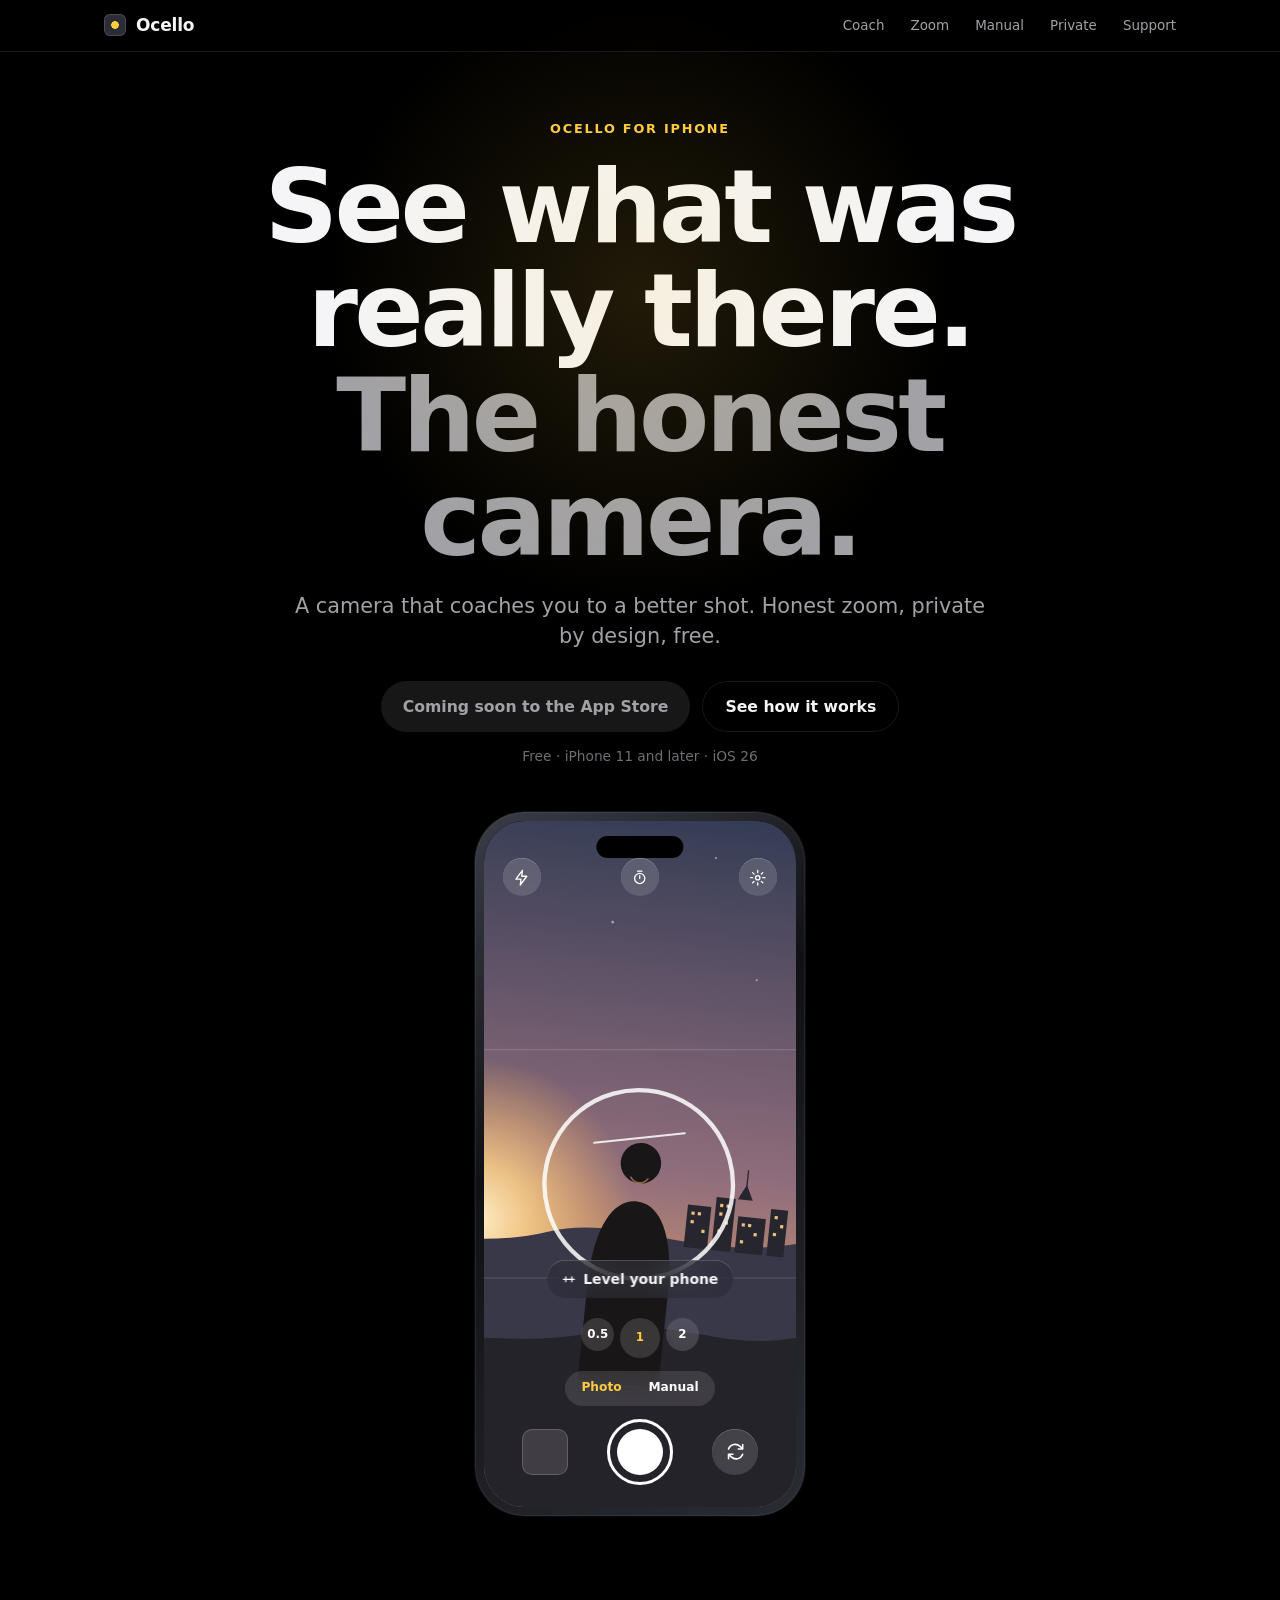
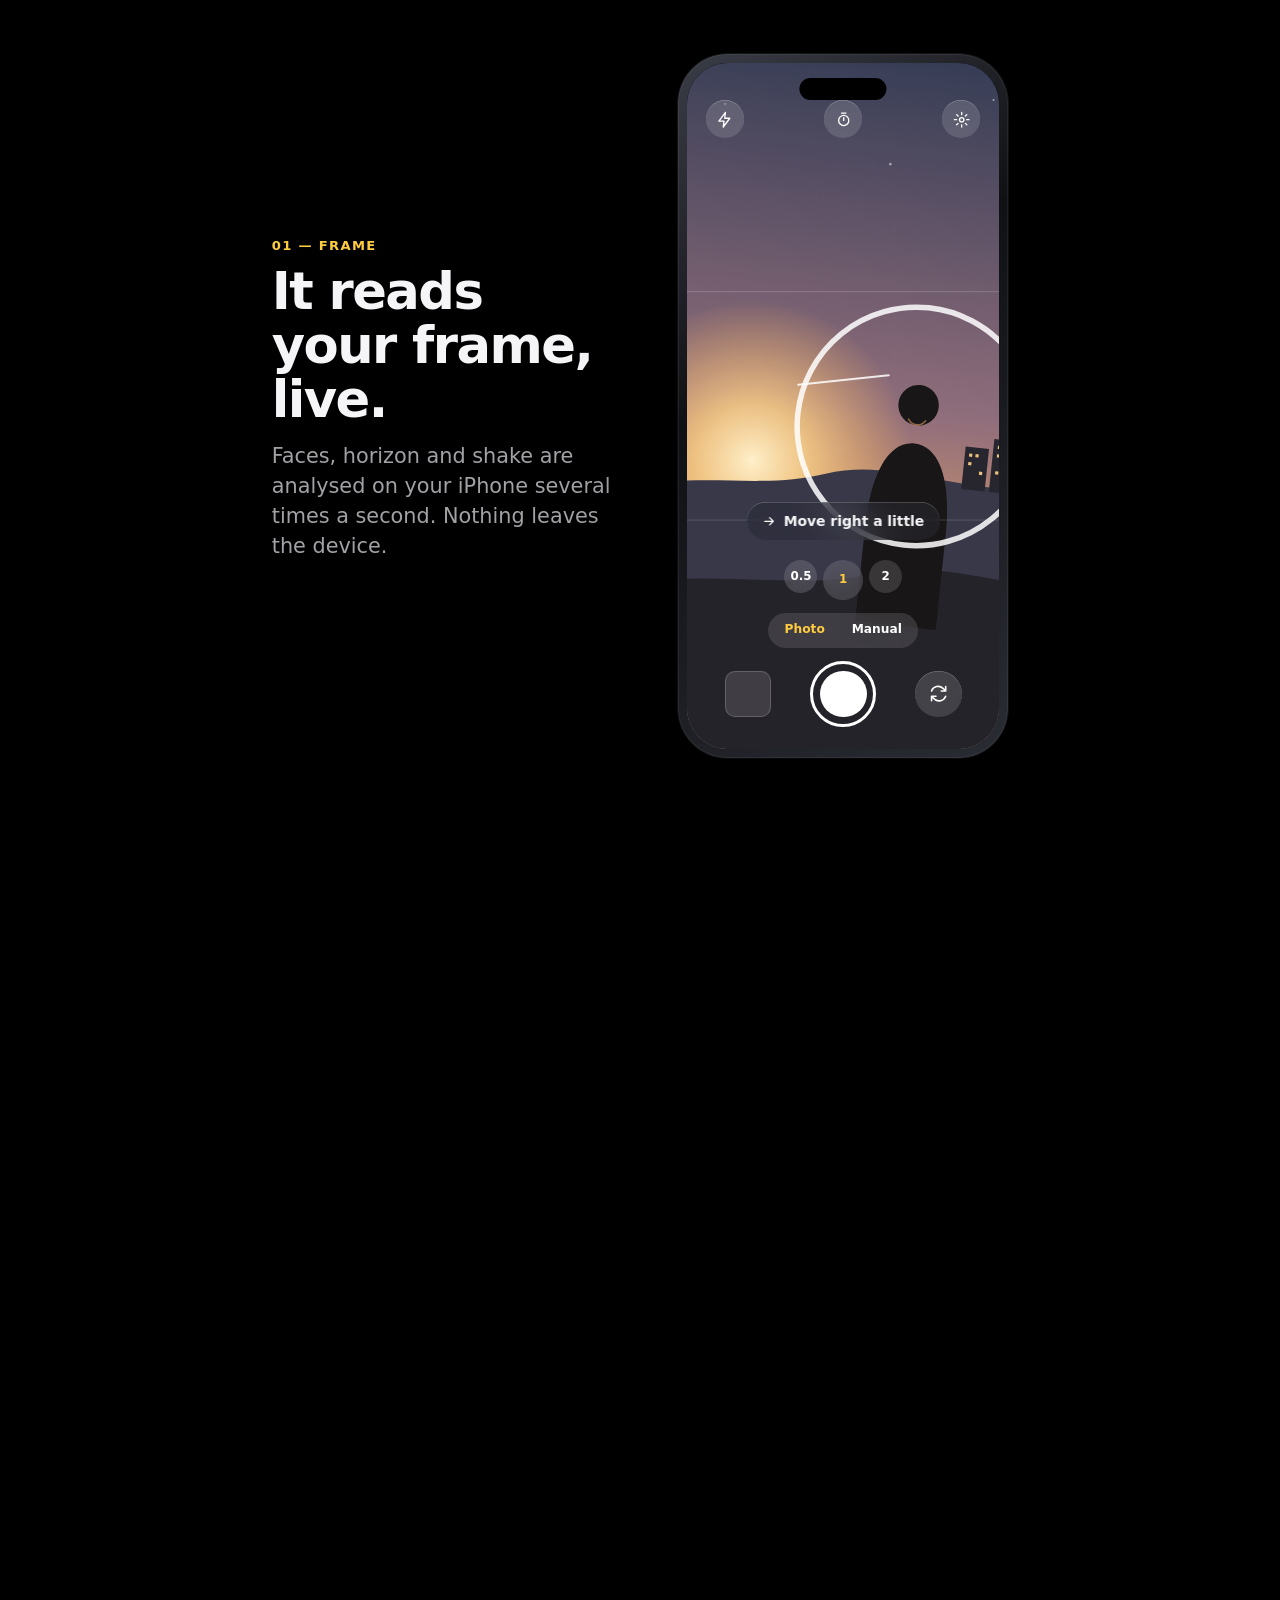
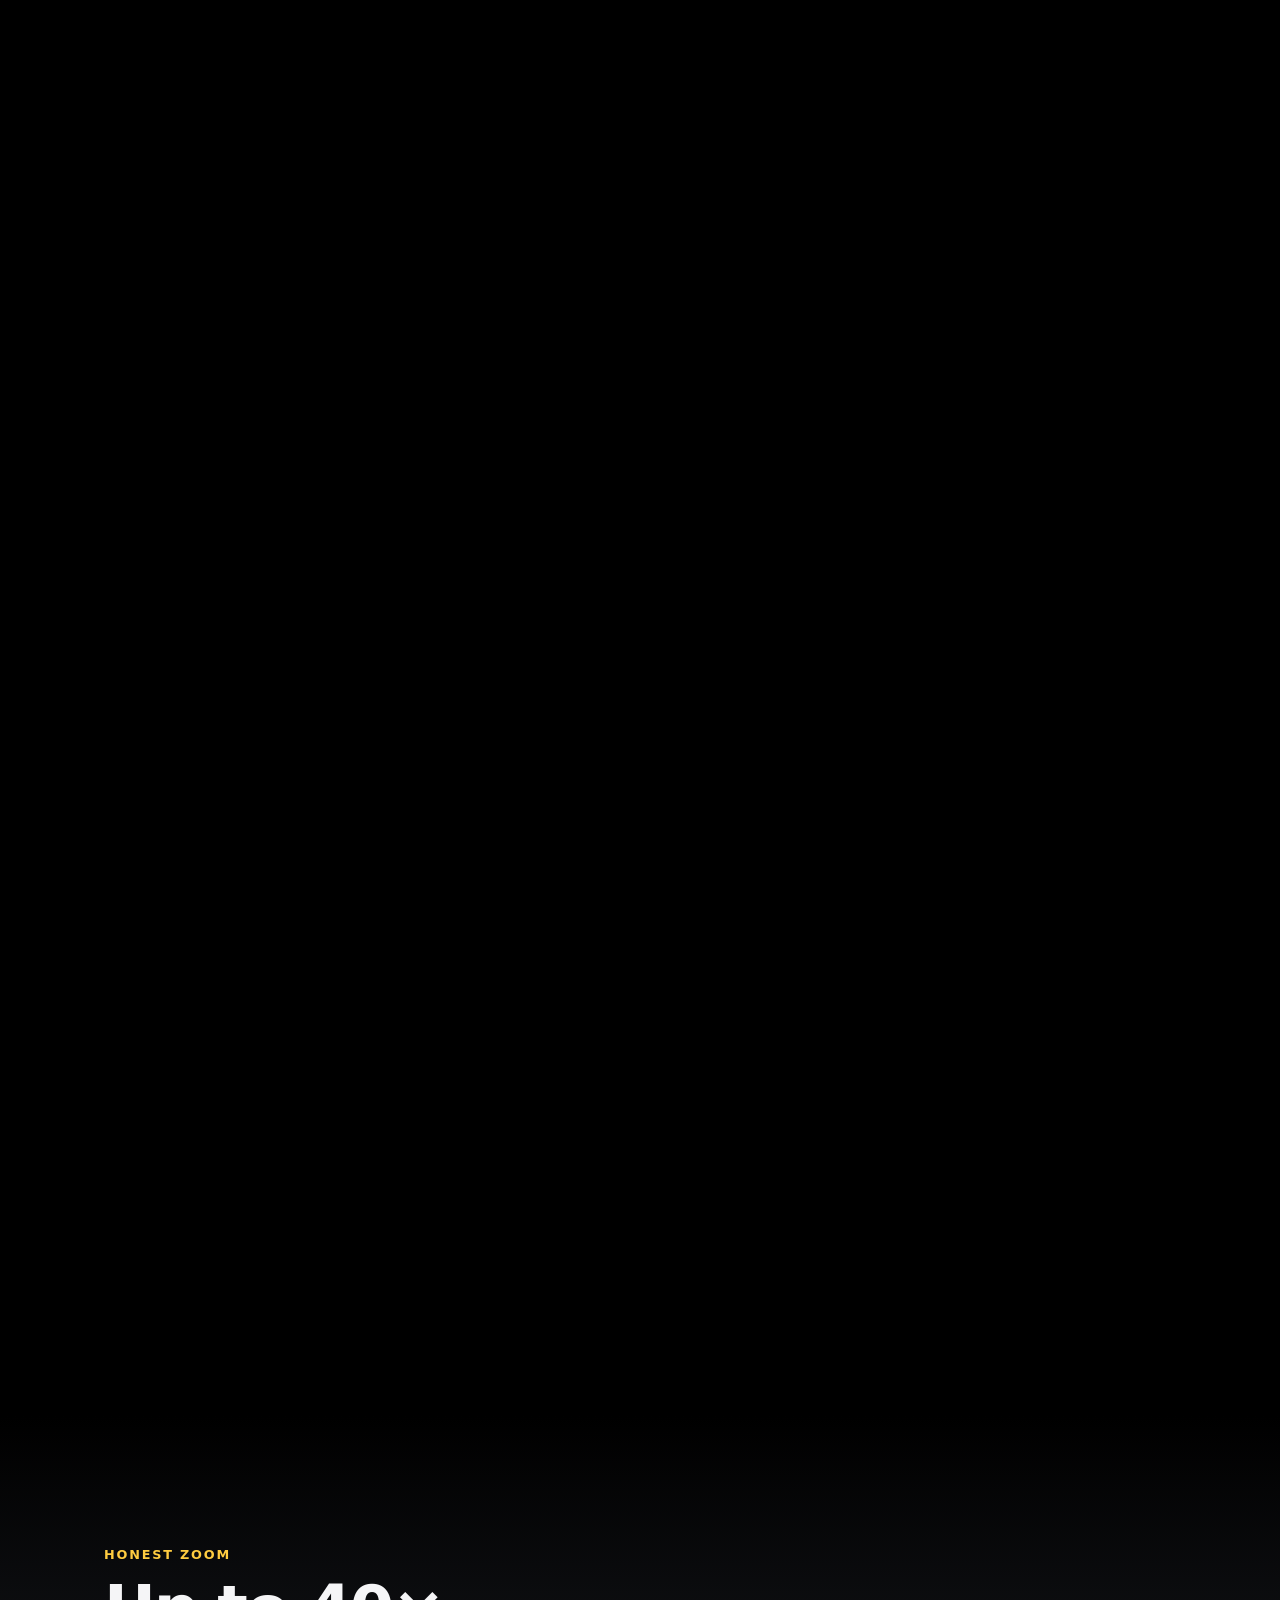
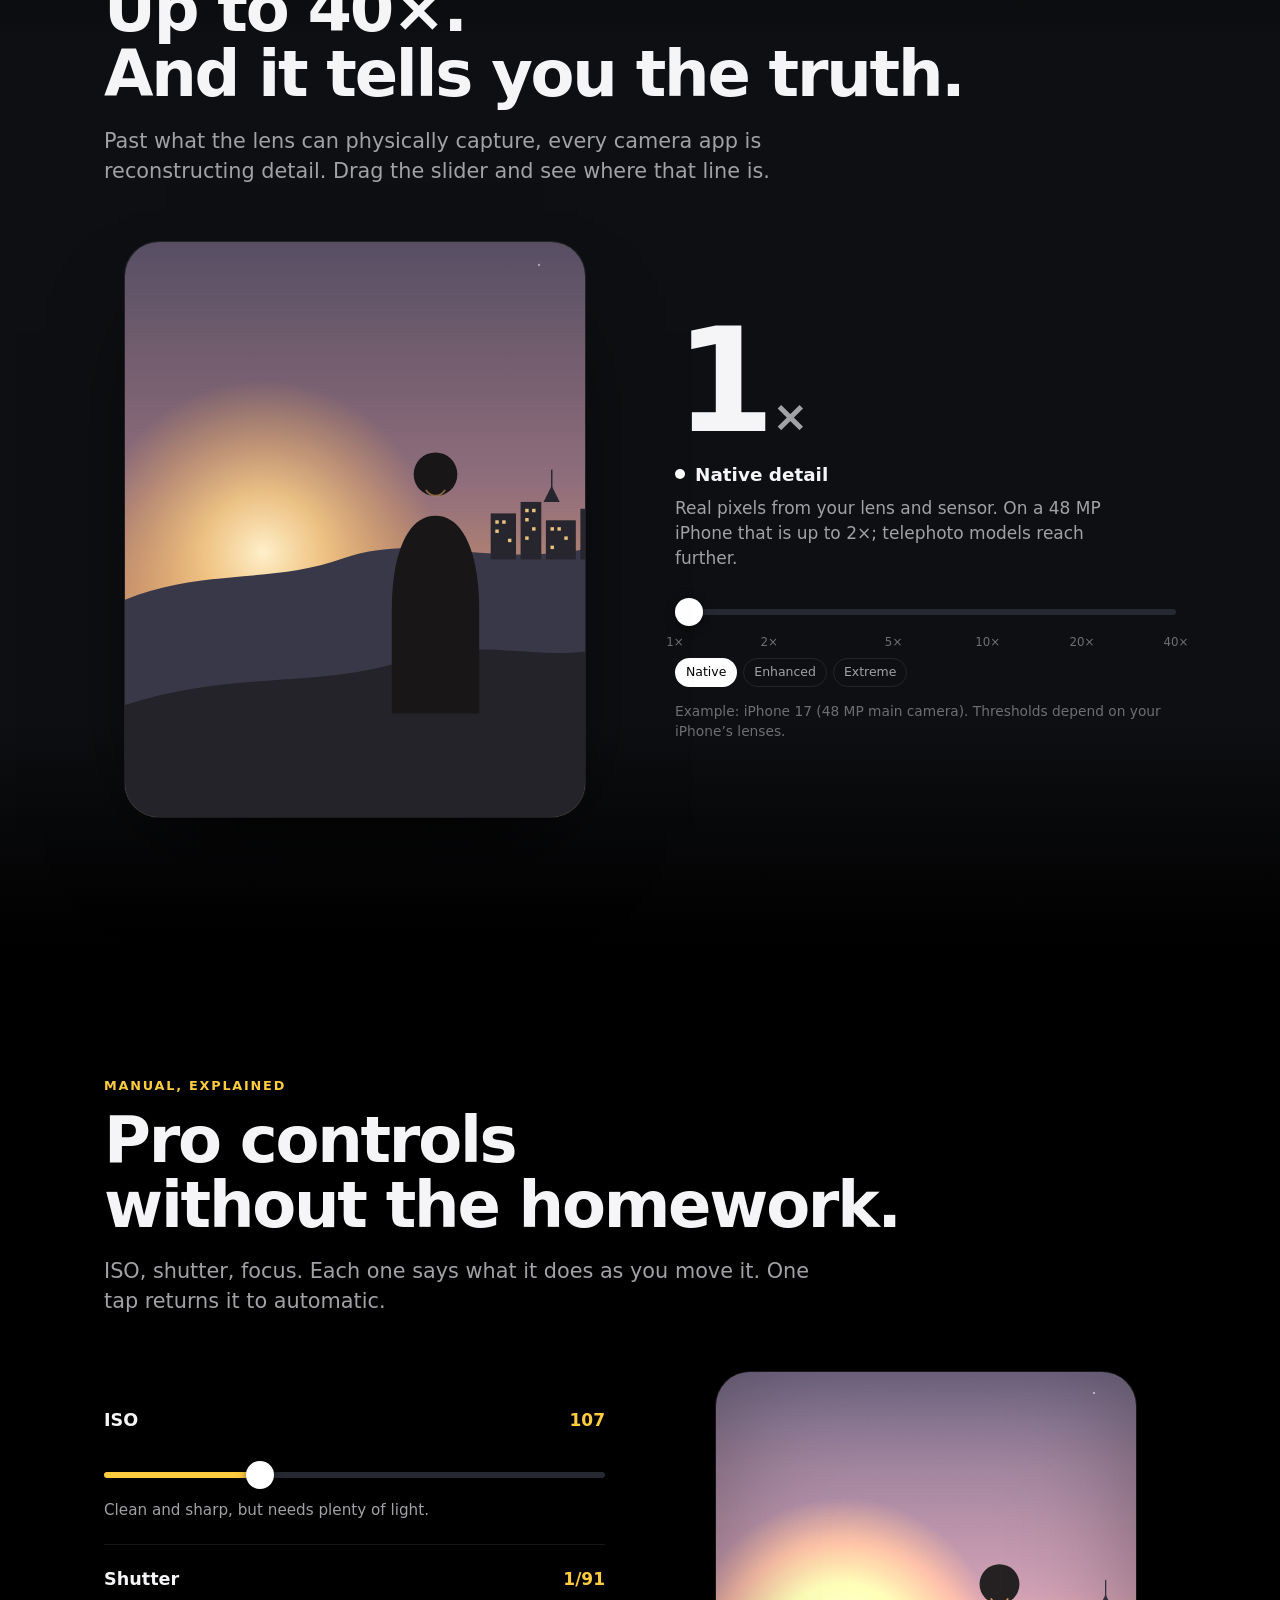
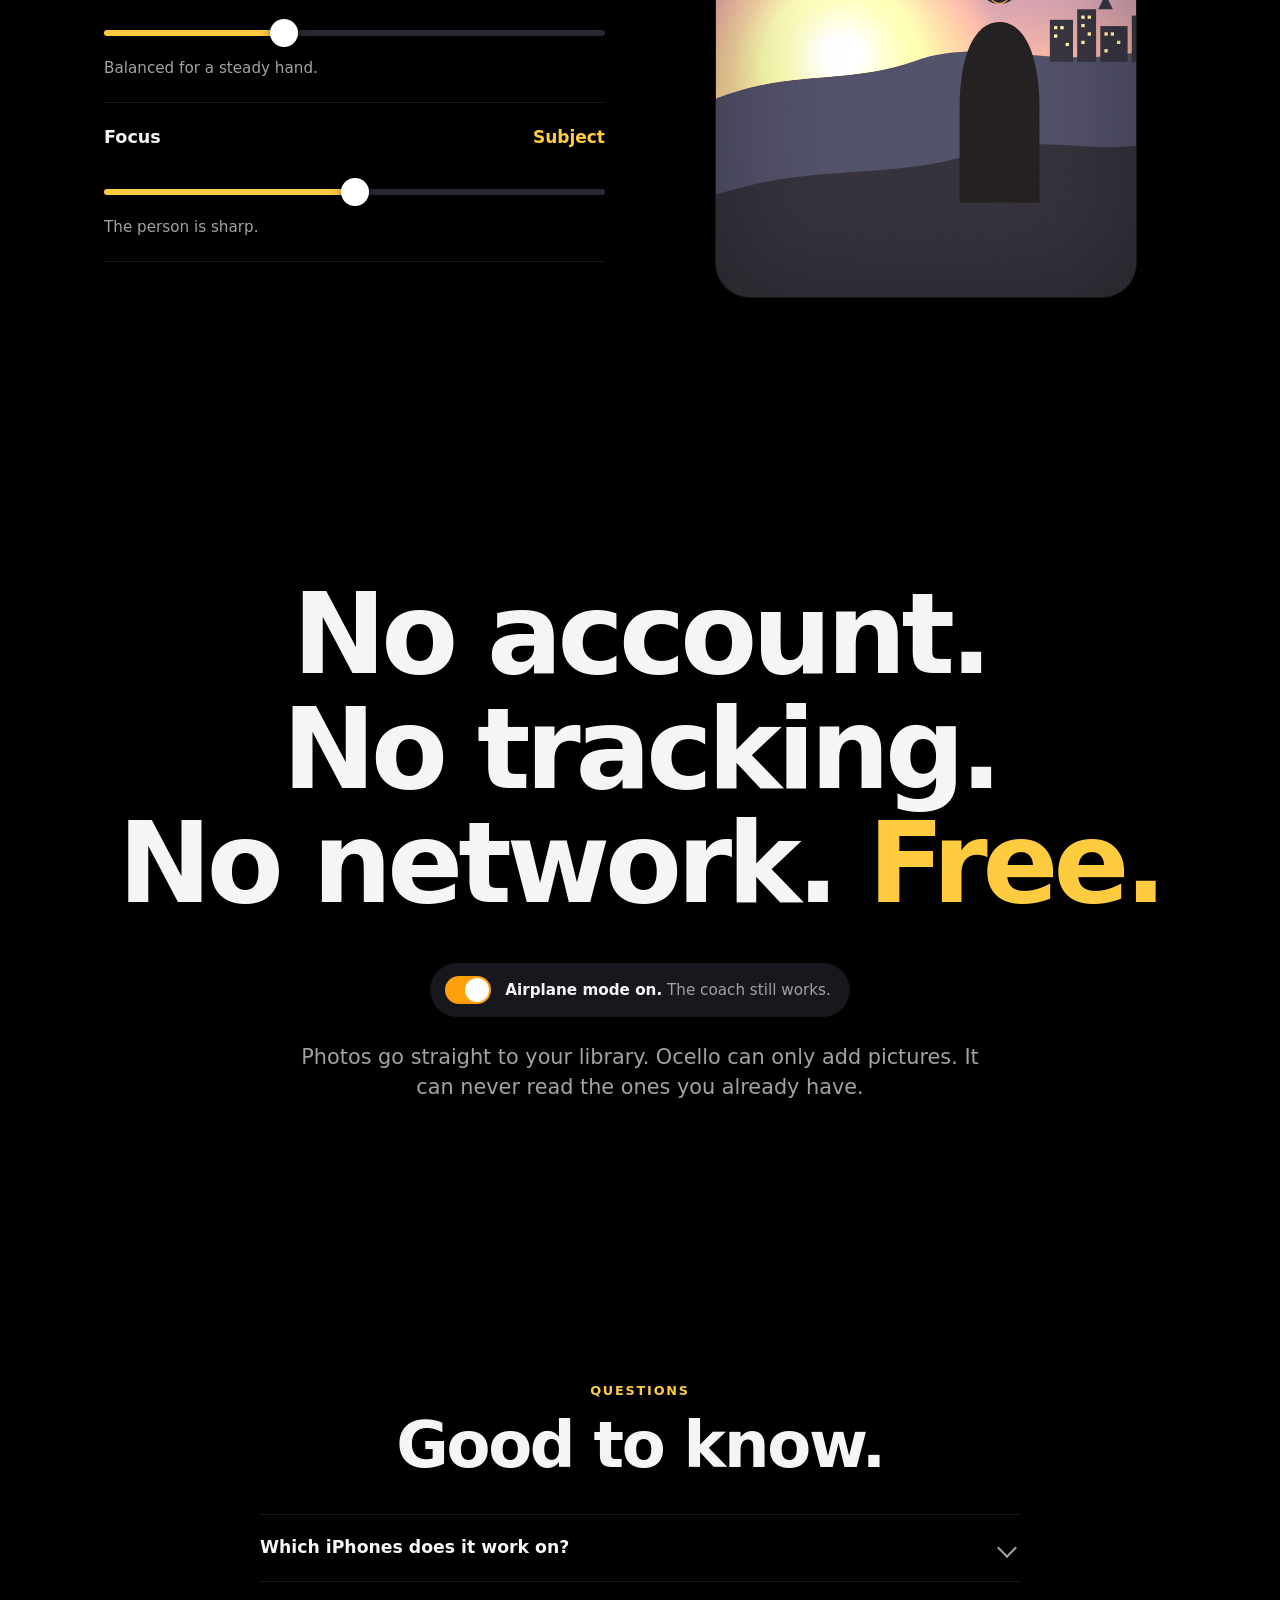
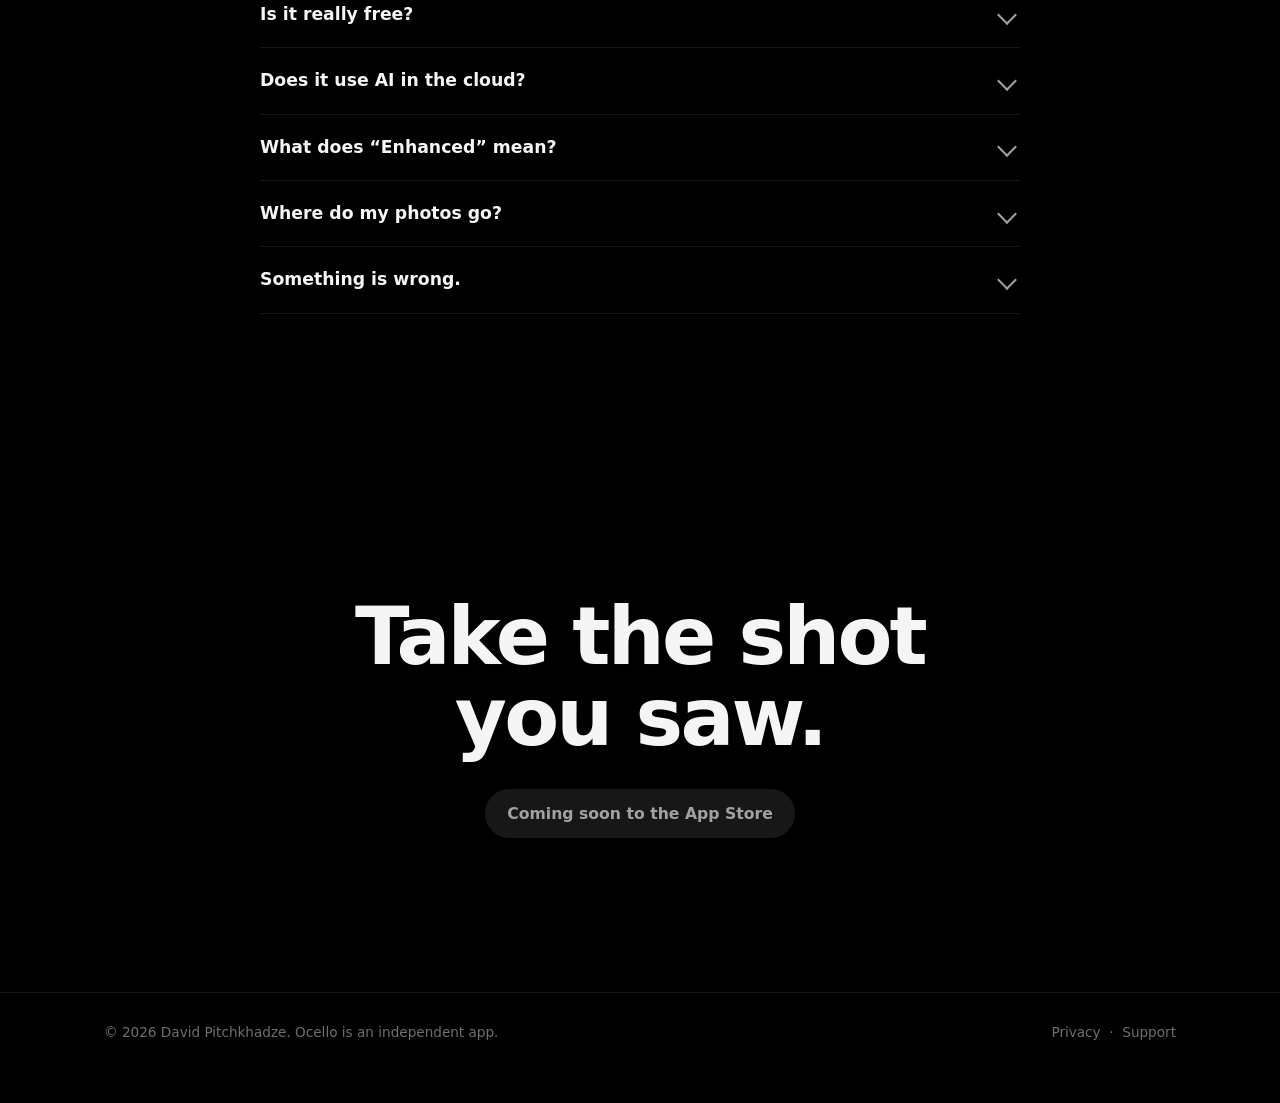
==== commit 4a0036d0: "Honest zoom wording: native detail depends on the lens Co-Authored-By: Claude Sonnet 5.5 <noreply@an" ====
--- a/index.html
+++ b/index.html
@@ -268,11 +268,12 @@
     </div>
     <div class="rv">
       <div class="zread"><span id="zr">1</span><small>×</small></div>
-      <div class="zlabel"><span class="zdot" id="zd"></span><span id="zl">Sensor zoom</span></div>
+      <div class="zlabel"><span class="zdot" id="zd"></span><span id="zl">Native detail</span></div>
       <p class="zdesc" id="zdesc">Real pixels straight from the camera.</p>
       <input type="range" id="zrange" min="0" max="1000" value="0" aria-label="Zoom level">
       <div class="zscale" id="zscale"></div>
-      <div class="zones" id="zones"><div data-z="0">Sensor</div><div data-z="1">Enhanced</div><div data-z="2">Extreme</div></div>
+      <div class="zones" id="zones"><div data-z="0">Native</div><div data-z="1">Enhanced</div><div data-z="2">Extreme</div></div>
+      <p class="meta" style="margin-top:14px">Example: iPhone 17 (48 MP main camera). Thresholds depend on your iPhone’s lenses.</p>
     </div>
   </div>
 </div></section>
@@ -307,7 +308,7 @@
     <details><summary>Which iPhones does it work on?</summary><p>iPhone 11 and later, running iOS 26. Lens buttons and the zoom range adapt to your model.</p></details>
     <details><summary>Is it really free?</summary><p>Yes. No subscription, no paywall, no ads.</p></details>
     <details><summary>Does it use AI in the cloud?</summary><p>No. The coach runs on your iPhone with Apple's on-device frameworks. Ocello makes no network requests and collects no data.</p></details>
-    <details><summary>What does “Enhanced” mean?</summary><p>Beyond the lens limit, Ocello crops and carefully resamples the image, and labels it. Past 20× fine detail is approximate, and the app says so instead of pretending.</p></details>
+    <details><summary>What does “Enhanced” mean?</summary><p>Beyond the lens limit, Ocello crops and carefully resamples the image, and labels it. Far beyond that, fine detail is approximate, and the app says so instead of pretending.</p></details>
     <details><summary>Where do my photos go?</summary><p>Straight to your Photos library, with add-only permission.</p></details>
     <details><summary>Something is wrong.</summary><p>Write to <a href="support.html" style="text-decoration:underline">support</a>. Every message is read.</p></details>
   </div>
@@ -425,12 +426,12 @@
     zl = document.getElementById("zl"), zd = document.getElementById("zd"), zdesc = document.getElementById("zdesc"),
     zb = document.getElementById("zbadge"), zbt = document.getElementById("zbt"), zones = document.querySelectorAll("#zones div");
 var COL = ["#ffffff","#ffcc40","#ff9f0a"];
-var TXT = [["Sensor zoom","Real pixels straight from the camera."],["Enhanced","Cropped and carefully resampled. Mostly real detail."],["Extreme","Far beyond the sensor. Shapes are reliable; fine detail is approximate."]];
+var TXT = [["Native detail","Real pixels from your lens and sensor. On a 48 MP iPhone that is up to 2×; telephoto models reach further."],["Enhanced","Beyond what the lens captures: cropped and carefully resampled. Mostly real detail."],["Extreme","Far beyond. Shapes are reliable; fine detail is approximate."]];
 function zoomUpdate(){
   var t = zr.value/1000, z = Math.pow(40, t);
-  var zone = z<=10 ? 0 : (z<=20 ? 1 : 2);
+  var zone = z<=2 ? 0 : (z<=5 ? 1 : 2);   // example: iPhone 17 (48 MP main camera)
   zsvg.style.transform = "scale("+z.toFixed(3)+")";
-  var blur = z<=10 ? 0 : (z-10)*.12;
+  var blur = z<=2 ? 0 : (z-2)*.1;
   zsvg.style.filter = blur ? "blur("+blur.toFixed(2)+"px)" : "none";
   zread.textContent = z<10 ? z.toFixed(1).replace(".0","") : Math.round(z);
   zl.textContent = TXT[zone][0]; zdesc.textContent = TXT[zone][1]; zd.style.background = COL[zone];
